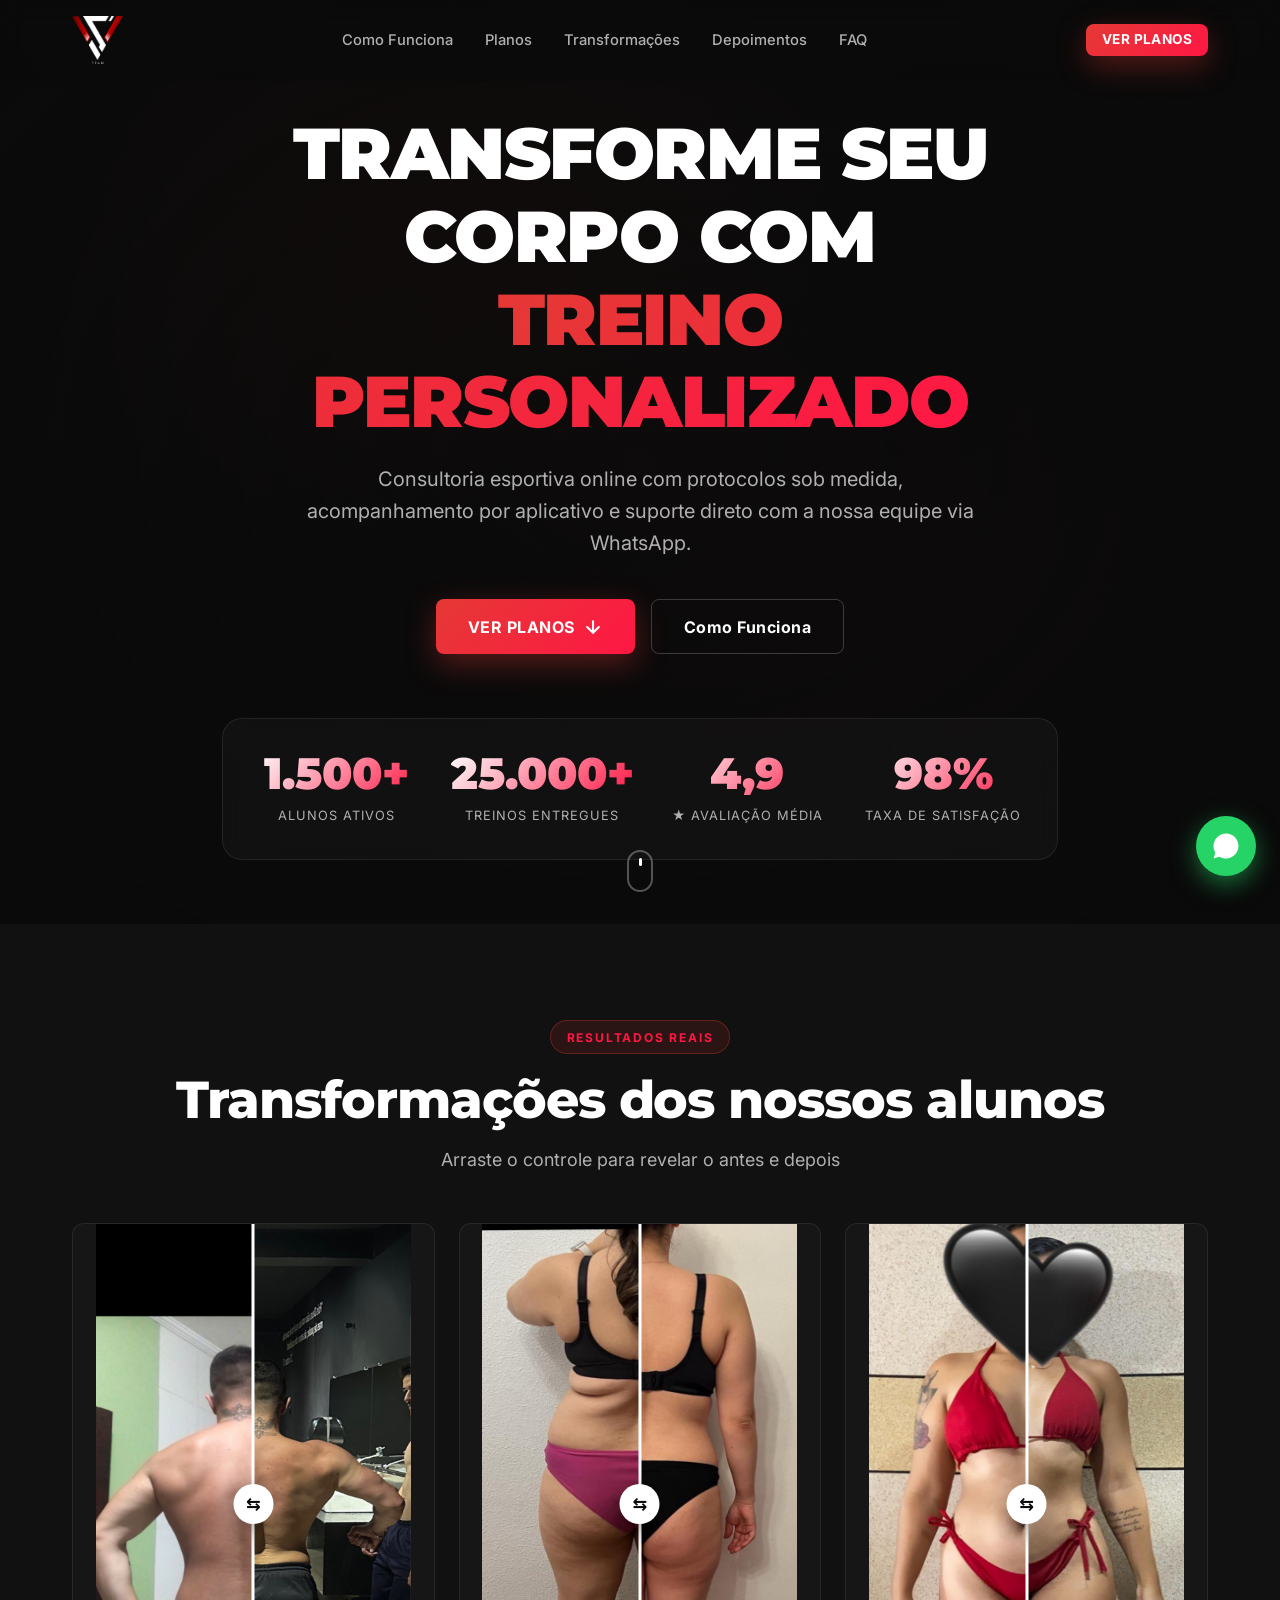
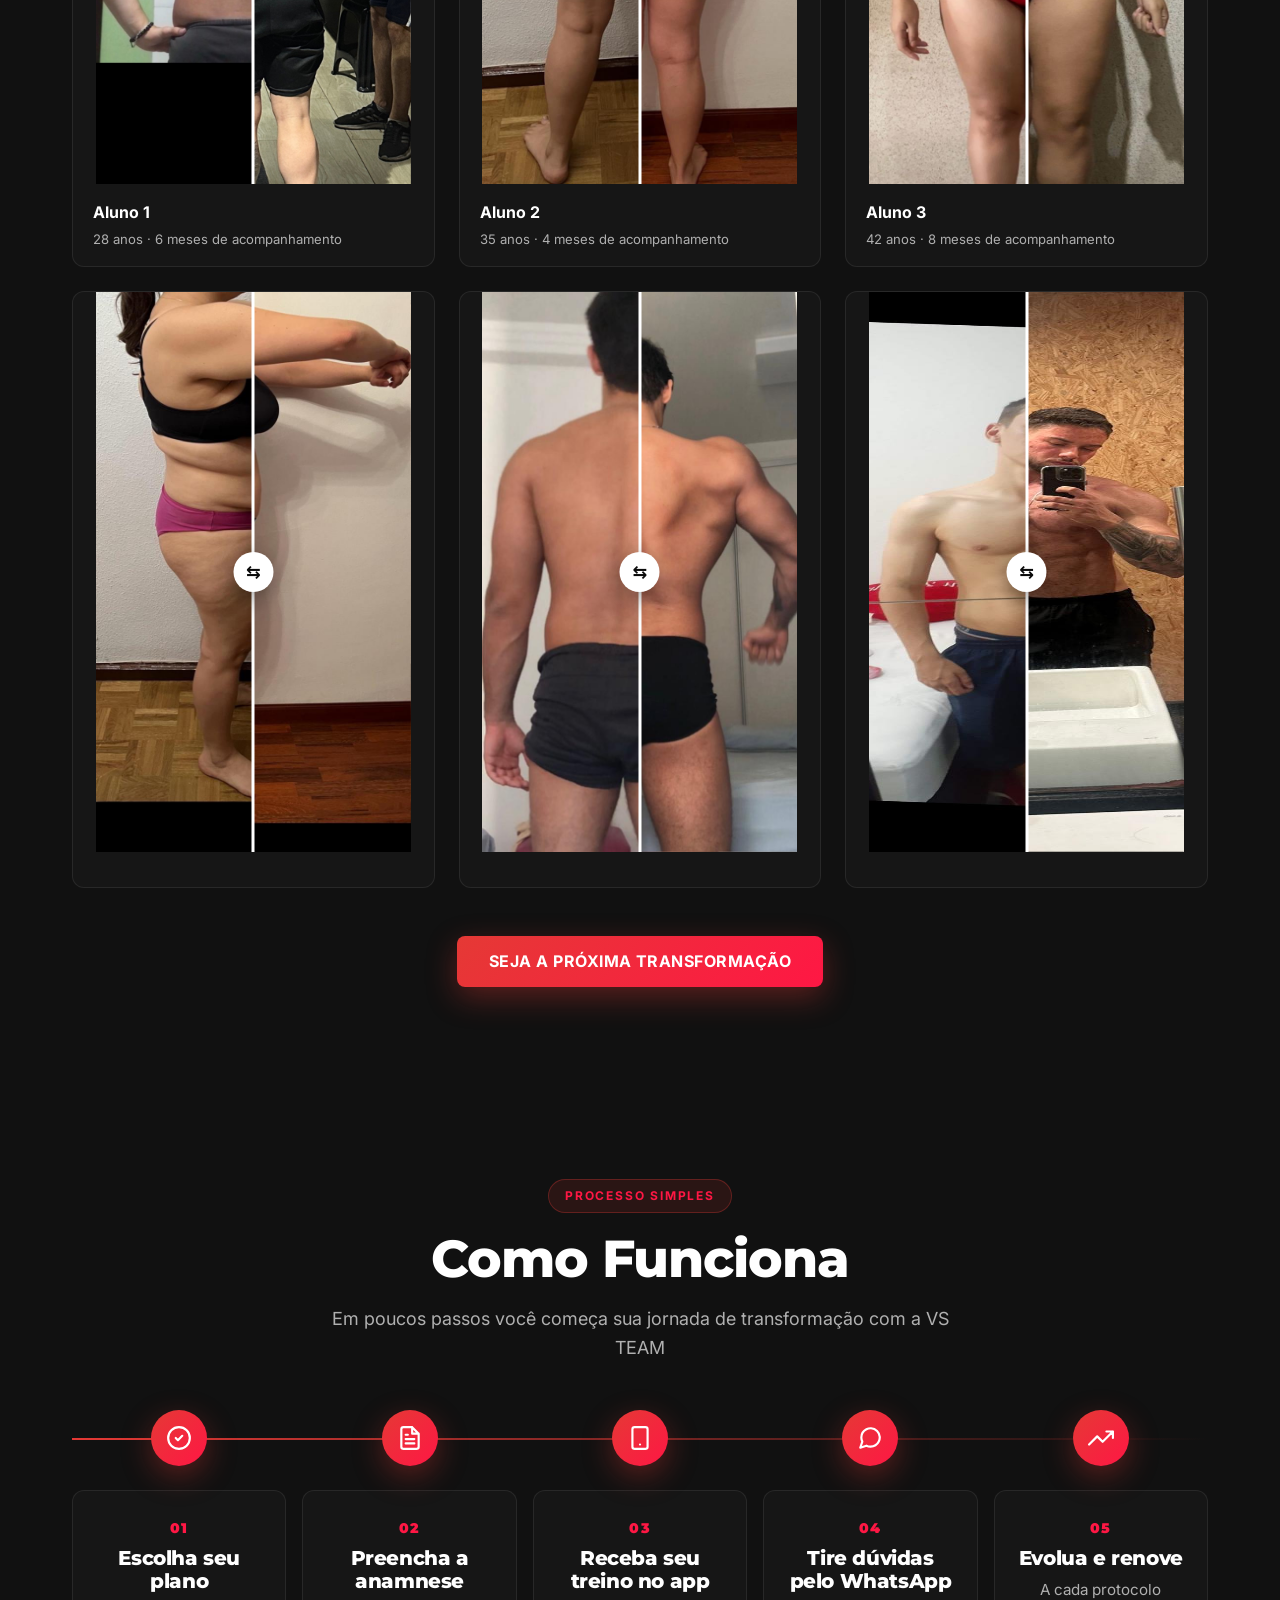
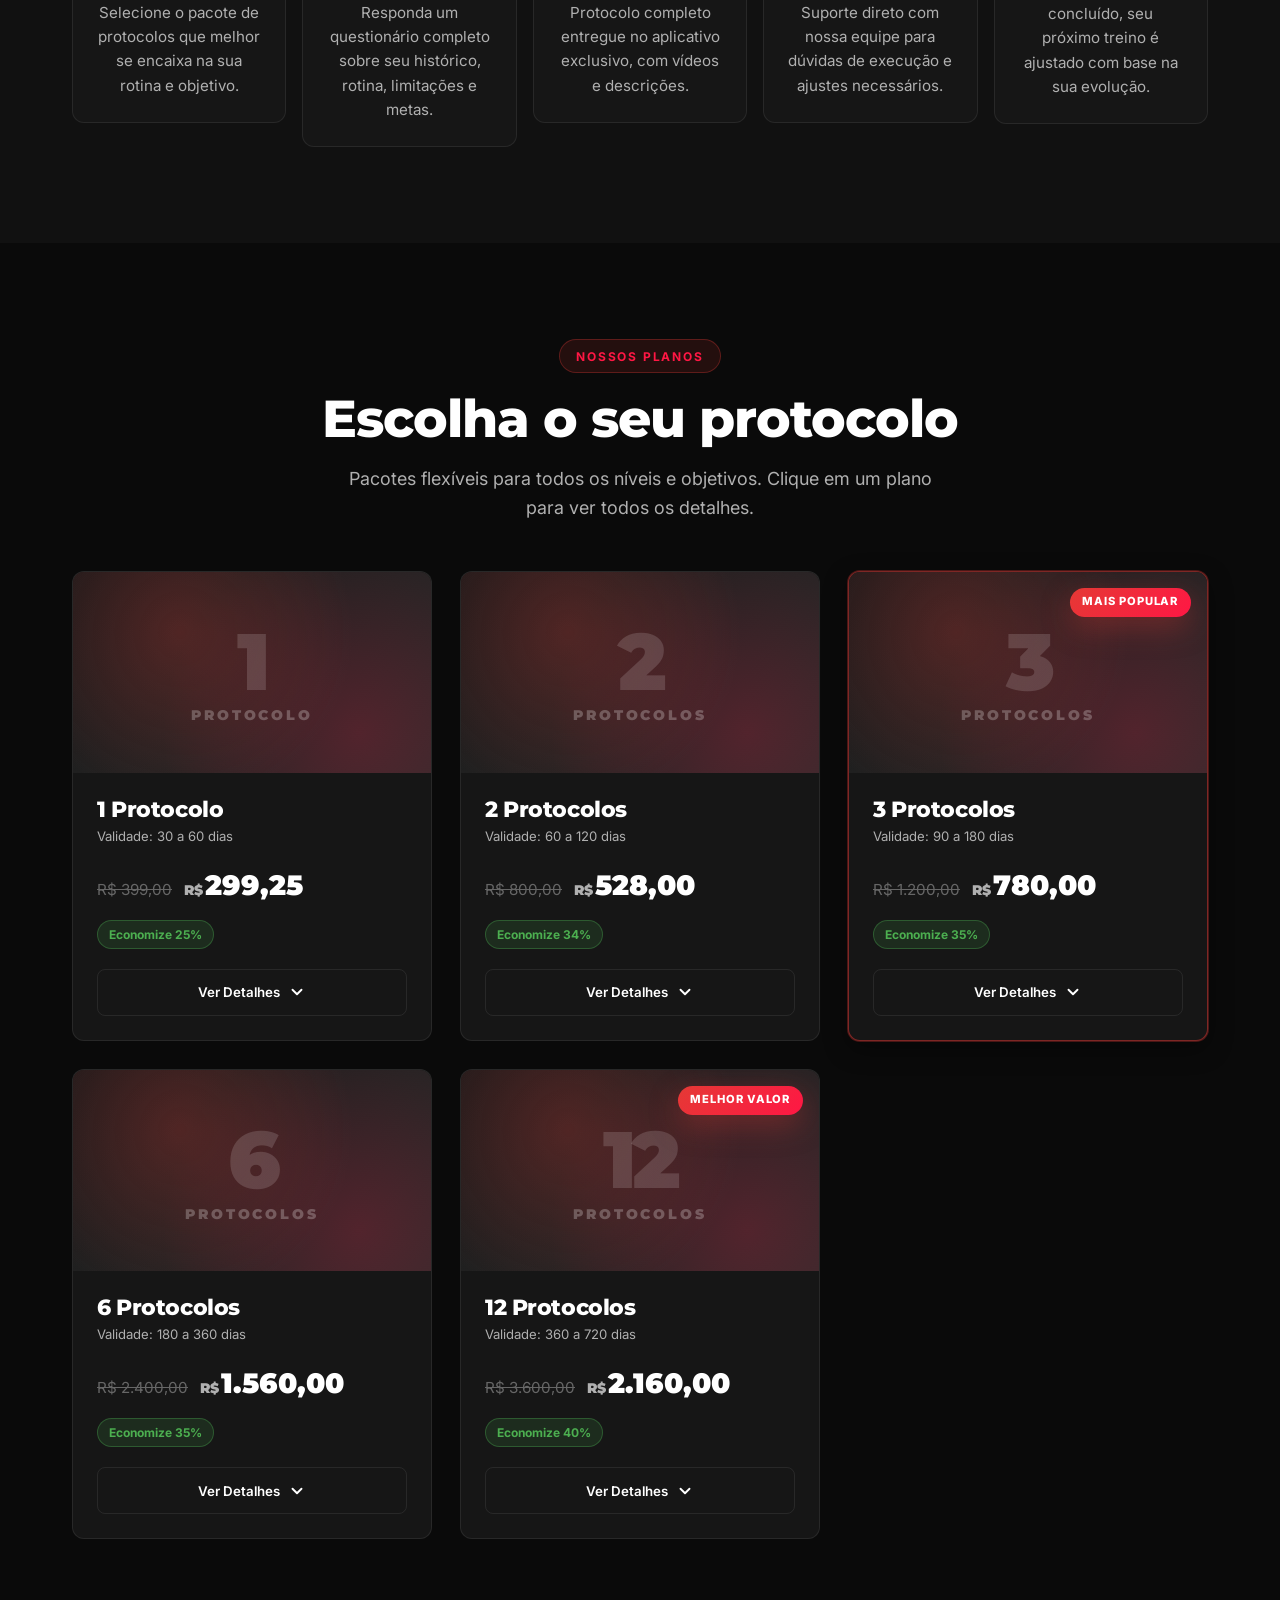
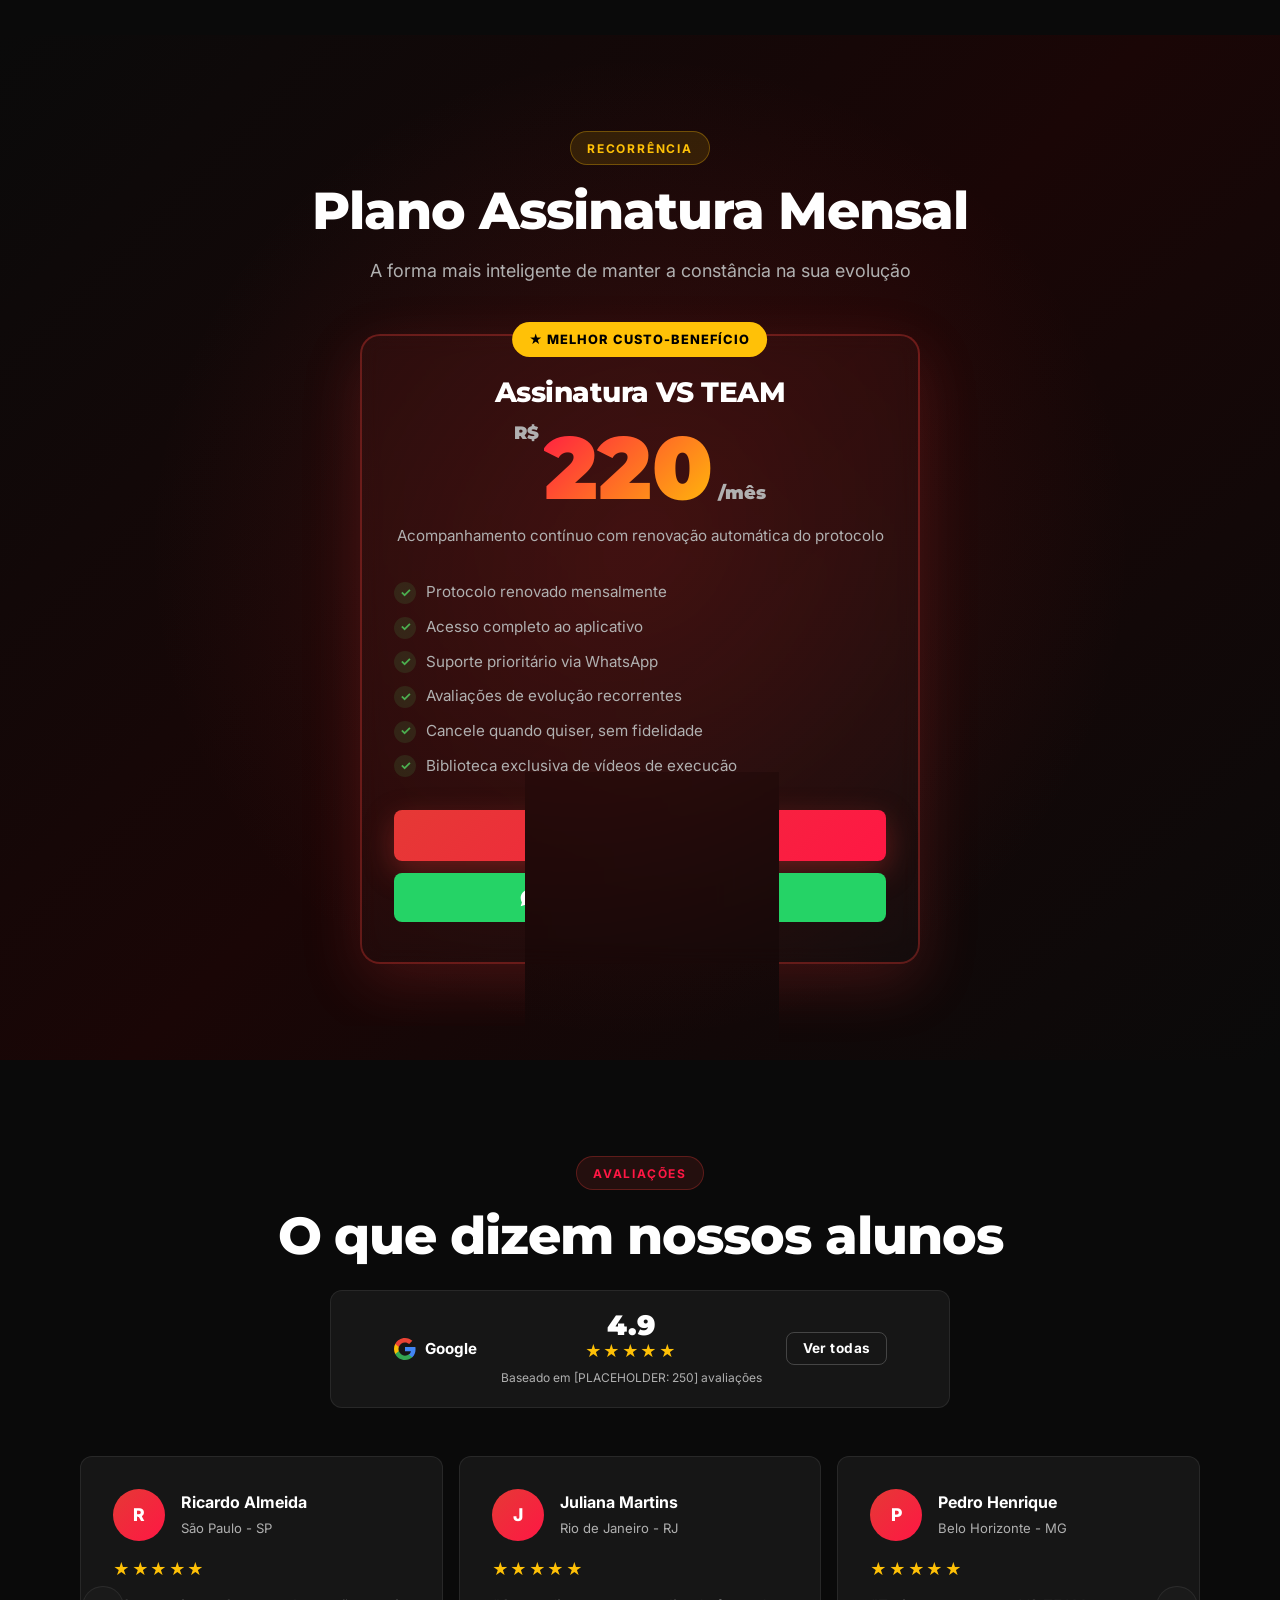
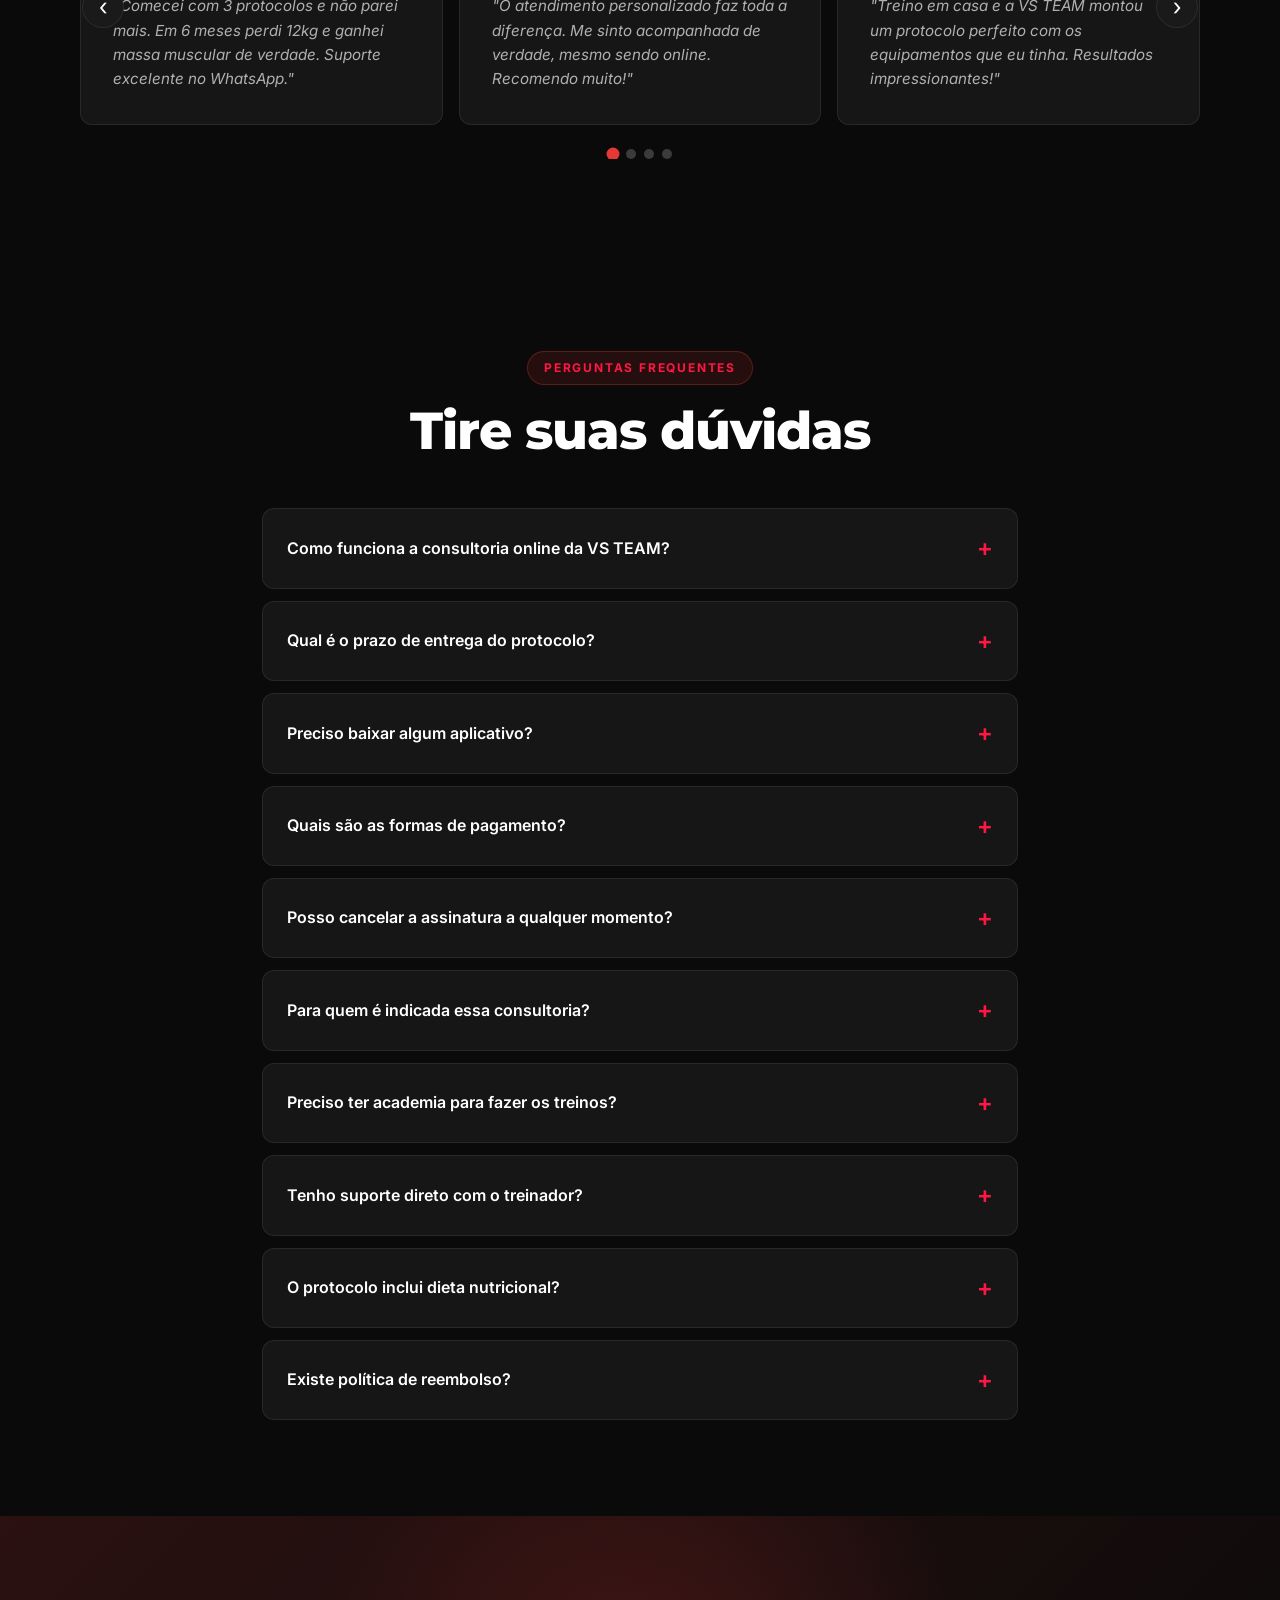
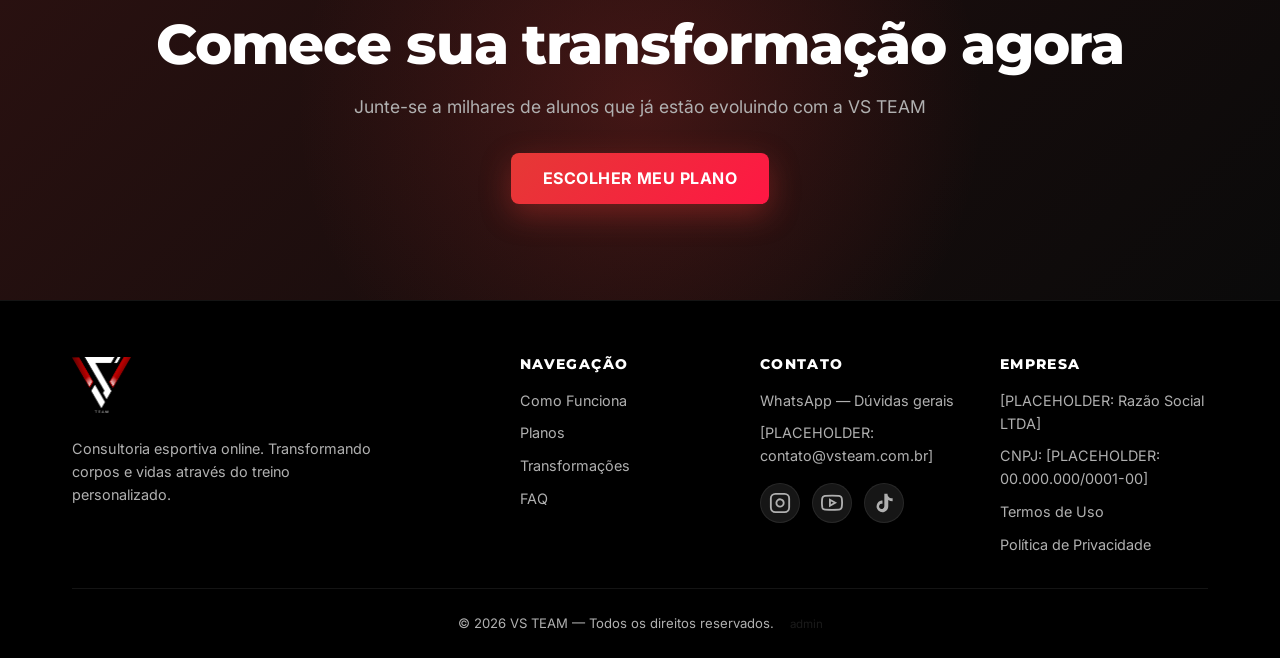
==== index.html @ f42f1606 "Site VS TEAM com painel admin" ====
<!DOCTYPE html>
<html lang="pt-BR">
<head>
  <meta charset="UTF-8" />
  <meta name="viewport" content="width=device-width, initial-scale=1.0" />
  <meta name="theme-color" content="#0a0a0a" />

  <!-- SEO -->
  <title>VS TEAM — Consultoria Esportiva Online | Treino Personalizado</title>
  <meta name="description" content="Consultoria esportiva online da VS TEAM. Treinos personalizados, acompanhamento por app e suporte via WhatsApp. Transforme seu corpo com protocolos sob medida." />
  <meta name="keywords" content="consultoria esportiva, treino online, personal trainer online, treino personalizado, VS TEAM" />
  <meta name="author" content="VS TEAM" />

  <!-- Open Graph -->
  <meta property="og:type" content="website" />
  <meta property="og:title" content="VS TEAM — Consultoria Esportiva Online" />
  <meta property="og:description" content="Treinos personalizados online com acompanhamento profissional. Escolha seu plano e comece sua transformação." />
  <meta property="og:image" content="[PLACEHOLDER: URL_IMAGEM_OG]" />
  <meta property="og:url" content="[PLACEHOLDER: URL_SITE]" />
  <meta property="og:locale" content="pt_BR" />

  <!-- Twitter Card -->
  <meta name="twitter:card" content="summary_large_image" />
  <meta name="twitter:title" content="VS TEAM — Consultoria Esportiva Online" />
  <meta name="twitter:description" content="Treinos personalizados online com acompanhamento profissional." />

  <!-- Fontes com font-display: swap -->
  <link rel="preconnect" href="https://fonts.googleapis.com" />
  <link rel="preconnect" href="https://fonts.gstatic.com" crossorigin />
  <link href="https://fonts.googleapis.com/css2?family=Inter:wght@400;500;600;700&family=Montserrat:wght@700;800;900&display=swap" rel="stylesheet" />

  <!-- CSS crítico inline (above the fold) -->
  <style>
    :root{--bg:#0a0a0a;--red:#E53935;--red-2:#FF1744;--white:#fff;--gray:#B0B0B0}
    *{box-sizing:border-box;margin:0;padding:0}
    html{scroll-behavior:smooth}
    body{background:var(--bg);color:var(--white);font-family:'Inter',sans-serif;-webkit-font-smoothing:antialiased;overflow-x:hidden}
    .hero{position:relative;min-height:100vh;display:flex;align-items:center;justify-content:center;text-align:center;padding:6rem 1.25rem 4rem}
  </style>

  <link rel="stylesheet" href="styles.css" />

  <!-- Schema Markup: LocalBusiness -->
  <script type="application/ld+json">
  {
    "@context": "https://schema.org",
    "@type": "LocalBusiness",
    "name": "VS TEAM",
    "description": "Consultoria esportiva online com treinos personalizados",
    "image": "[PLACEHOLDER: URL_LOGO]",
    "telephone": "[PLACEHOLDER: +55 XX XXXXX-XXXX]",
    "priceRange": "R$ 220 - R$ 2160",
    "address": {
      "@type": "PostalAddress",
      "addressCountry": "BR"
    },
    "aggregateRating": {
      "@type": "AggregateRating",
      "ratingValue": "4.9",
      "reviewCount": "250"
    }
  }
  </script>

  <!-- Schema Markup: Product (pacote mais popular) -->
  <script type="application/ld+json">
  {
    "@context": "https://schema.org",
    "@type": "Product",
    "name": "Pacote 3 Protocolos - VS TEAM",
    "description": "3 protocolos de treino personalizado com acompanhamento online",
    "brand": {"@type":"Brand","name":"VS TEAM"},
    "offers": {
      "@type": "Offer",
      "price": "780.00",
      "priceCurrency": "BRL",
      "availability": "https://schema.org/InStock"
    }
  }
  </script>
</head>
<body>

  <!-- ============ HEADER ============ -->
  <header class="header" id="header">
    <div class="container header__inner">
      <a href="#hero" class="logo" aria-label="VS TEAM - Página inicial">
        <img src="logo.png" alt="VS TEAM" class="logo__img">
      </a>
      <nav class="nav" aria-label="Navegação principal">
        <ul>
          <li><a href="#como-funciona">Como Funciona</a></li>
          <li><a href="#servicos">Planos</a></li>
          <li><a href="#transformacoes">Transformações</a></li>
          <li><a href="#depoimentos">Depoimentos</a></li>
          <li><a href="#faq">FAQ</a></li>
        </ul>
      </nav>
      <button class="btn btn--primary btn--small nav__cta" onclick="scrollToSection('servicos')">VER PLANOS</button>
      <button class="nav__toggle" aria-label="Abrir menu" aria-expanded="false" id="navToggle">
        <span></span><span></span><span></span>
      </button>
    </div>
  </header>

  <!-- ============ 1. HERO ============ -->
  <section class="hero" id="hero" aria-label="Apresentação VS TEAM">
    <!-- Vídeo de fundo em loop (opcional) ou imagem hero -->
    <div class="hero__media" aria-hidden="true">
      <!-- [PLACEHOLDER: substituir src por vídeo real] -->
      <video class="hero__video" autoplay muted loop playsinline poster="[PLACEHOLDER: URL_POSTER]">
        <source src="[PLACEHOLDER: URL_VIDEO_HERO.mp4]" type="video/mp4" />
      </video>
      <div class="hero__overlay"></div>
    </div>

    <div class="hero__content container">
      <h1 class="hero__title" data-reveal>
        Transforme seu corpo com<br />
        <span class="text-gradient">treino personalizado</span>
      </h1>

      <p class="hero__subtitle" data-reveal>
        Consultoria esportiva online com protocolos sob medida, acompanhamento por aplicativo e suporte direto com a nossa equipe via WhatsApp.
      </p>

      <div class="hero__actions" data-reveal>
        <button class="btn btn--primary btn--pulse btn--large" onclick="scrollToSection('servicos')">
          VER PLANOS
          <svg width="20" height="20" viewBox="0 0 24 24" fill="none" aria-hidden="true"><path d="M12 5v14M19 12l-7 7-7-7" stroke="currentColor" stroke-width="2.5" stroke-linecap="round" stroke-linejoin="round"/></svg>
        </button>
        <button class="btn btn--ghost btn--large" onclick="scrollToSection('como-funciona')">Como Funciona</button>
      </div>

      <!-- Contadores animados -->
      <div class="hero__stats" data-reveal>
        <div class="stat">
          <span class="stat__num" data-count="1500" data-suffix="+">0</span>
          <span class="stat__label">Alunos Ativos</span>
        </div>
        <div class="stat">
          <span class="stat__num" data-count="25000" data-suffix="+">0</span>
          <span class="stat__label">Treinos Entregues</span>
        </div>
        <div class="stat">
          <span class="stat__num" data-count="4.9" data-decimals="1">0</span>
          <span class="stat__label">★ Avaliação Média</span>
        </div>
        <div class="stat">
          <span class="stat__num" data-count="98" data-suffix="%">0</span>
          <span class="stat__label">Taxa de Satisfação</span>
        </div>
      </div>
    </div>

    <a href="#como-funciona" class="hero__scroll" aria-label="Rolar para próxima seção">
      <span></span>
    </a>
  </section>

  <!-- ============ TRANSFORMAÇÕES ============ -->
  <section class="section transformations" id="transformacoes" aria-labelledby="trans-title">
    <div class="container">
      <header class="section__header" data-reveal>
        <span class="eyebrow">Resultados reais</span>
        <h2 id="trans-title" class="section__title">Transformações dos nossos alunos</h2>
        <p class="section__subtitle">Arraste o controle para revelar o antes e depois</p>
      </header>

      <div class="transformations__grid" id="transformationsGrid">
        <!-- Gerado via JS -->
      </div>

      <div class="text-center" data-reveal>
        <button class="btn btn--primary btn--large" onclick="scrollToSection('servicos')">
          SEJA A PRÓXIMA TRANSFORMAÇÃO
        </button>
      </div>
    </div>
  </section>

  <!-- ============ COMO FUNCIONA ============ -->
  <section class="section how" id="como-funciona" aria-labelledby="how-title">
    <div class="container">
      <header class="section__header" data-reveal>
        <span class="eyebrow">Processo simples</span>
        <h2 id="how-title" class="section__title">Como Funciona</h2>
        <p class="section__subtitle">Em poucos passos você começa sua jornada de transformação com a VS TEAM</p>
      </header>

      <ol class="timeline" role="list">
        <li class="timeline__item" data-reveal>
          <div class="timeline__icon" aria-hidden="true">
            <svg viewBox="0 0 24 24" fill="none"><path d="M9 12l2 2 4-4M12 2a10 10 0 100 20 10 10 0 000-20z" stroke="currentColor" stroke-width="2" stroke-linecap="round" stroke-linejoin="round"/></svg>
          </div>
          <div class="timeline__content">
            <span class="timeline__step">01</span>
            <h3>Escolha seu plano</h3>
            <p>Selecione o pacote de protocolos que melhor se encaixa na sua rotina e objetivo.</p>
          </div>
        </li>
        <li class="timeline__item" data-reveal>
          <div class="timeline__icon" aria-hidden="true">
            <svg viewBox="0 0 24 24" fill="none"><path d="M14 2H6a2 2 0 00-2 2v16a2 2 0 002 2h12a2 2 0 002-2V8l-6-6zM14 2v6h6M8 13h8M8 17h8M8 9h2" stroke="currentColor" stroke-width="2" stroke-linecap="round" stroke-linejoin="round"/></svg>
          </div>
          <div class="timeline__content">
            <span class="timeline__step">02</span>
            <h3>Preencha a anamnese</h3>
            <p>Responda um questionário completo sobre seu histórico, rotina, limitações e metas.</p>
          </div>
        </li>
        <li class="timeline__item" data-reveal>
          <div class="timeline__icon" aria-hidden="true">
            <svg viewBox="0 0 24 24" fill="none"><rect x="5" y="2" width="14" height="20" rx="2" stroke="currentColor" stroke-width="2"/><path d="M12 18h.01" stroke="currentColor" stroke-width="2" stroke-linecap="round"/></svg>
          </div>
          <div class="timeline__content">
            <span class="timeline__step">03</span>
            <h3>Receba seu treino no app</h3>
            <p>Protocolo completo entregue no aplicativo exclusivo, com vídeos e descrições.</p>
          </div>
        </li>
        <li class="timeline__item" data-reveal>
          <div class="timeline__icon" aria-hidden="true">
            <svg viewBox="0 0 24 24" fill="none"><path d="M21 11.5a8.38 8.38 0 01-.9 3.8 8.5 8.5 0 01-7.6 4.7 8.38 8.38 0 01-3.8-.9L3 21l1.9-5.7a8.38 8.38 0 01-.9-3.8 8.5 8.5 0 014.7-7.6 8.38 8.38 0 013.8-.9h.5a8.48 8.48 0 018 8v.5z" stroke="currentColor" stroke-width="2" stroke-linecap="round" stroke-linejoin="round"/></svg>
          </div>
          <div class="timeline__content">
            <span class="timeline__step">04</span>
            <h3>Tire dúvidas pelo WhatsApp</h3>
            <p>Suporte direto com nossa equipe para dúvidas de execução e ajustes necessários.</p>
          </div>
        </li>
        <li class="timeline__item" data-reveal>
          <div class="timeline__icon" aria-hidden="true">
            <svg viewBox="0 0 24 24" fill="none"><path d="M23 6l-9.5 9.5-5-5L1 18M17 6h6v6" stroke="currentColor" stroke-width="2" stroke-linecap="round" stroke-linejoin="round"/></svg>
          </div>
          <div class="timeline__content">
            <span class="timeline__step">05</span>
            <h3>Evolua e renove</h3>
            <p>A cada protocolo concluído, seu próximo treino é ajustado com base na sua evolução.</p>
          </div>
        </li>
      </ol>
    </div>
  </section>

  <!-- ============ 3. SERVIÇOS (CARDS EXPANSÍVEIS) ============ -->
  <section class="section services" id="servicos" aria-labelledby="services-title">
    <div class="container">
      <header class="section__header" data-reveal>
        <span class="eyebrow">Nossos planos</span>
        <h2 id="services-title" class="section__title">Escolha o seu protocolo</h2>
        <p class="section__subtitle">Pacotes flexíveis para todos os níveis e objetivos. Clique em um plano para ver todos os detalhes.</p>
      </header>

      <div class="services__grid" id="servicesGrid">
        <!-- Cards renderizados via JS a partir do array de dados -->
      </div>
    </div>
  </section>

  <!-- ============ 4. PLANO DESTAQUE - ASSINATURA ============ -->
  <section class="section subscription" id="assinatura" aria-labelledby="sub-title">
    <div class="container">
      <header class="section__header" data-reveal>
        <span class="eyebrow eyebrow--gold">Recorrência</span>
        <h2 id="sub-title" class="section__title">Plano Assinatura Mensal</h2>
        <p class="section__subtitle">A forma mais inteligente de manter a constância na sua evolução</p>
      </header>

      <div class="subscription__card" data-reveal>
        <div class="subscription__badge">★ Melhor custo-benefício</div>
        <div class="subscription__header">
          <h3>Assinatura VS TEAM</h3>
          <div class="subscription__price">
            <span class="currency">R$</span>
            <span class="amount">220</span>
            <span class="period">/mês</span>
          </div>
          <p class="subscription__desc">Acompanhamento contínuo com renovação automática do protocolo</p>
        </div>

        <ul class="benefits-list">
          <li><span class="check">✓</span> Protocolo renovado mensalmente</li>
          <li><span class="check">✓</span> Acesso completo ao aplicativo</li>
          <li><span class="check">✓</span> Suporte prioritário via WhatsApp</li>
          <li><span class="check">✓</span> Avaliações de evolução recorrentes</li>
          <li><span class="check">✓</span> Cancele quando quiser, sem fidelidade</li>
          <li><span class="check">✓</span> Biblioteca exclusiva de vídeos de execução</li>
        </ul>

        <div class="subscription__actions">
          <button class="btn btn--primary btn--large btn--full" onclick="handlePurchase('assinatura')">
            QUERO ASSINAR AGORA
          </button>
          <a class="btn btn--whatsapp btn--full" href="#" onclick="openWhatsApp('assinatura'); return false;">
            <svg width="20" height="20" viewBox="0 0 24 24" fill="currentColor" aria-hidden="true"><path d="M17.5 14.4c-.3-.1-1.7-.8-1.9-.9-.3-.1-.5-.1-.7.1s-.8.9-.9 1.1c-.2.2-.3.2-.6.1-.3-.1-1.2-.4-2.3-1.4-.8-.8-1.4-1.7-1.6-2-.2-.3 0-.5.1-.6.1-.1.3-.3.4-.5.1-.1.2-.3.3-.4.1-.2 0-.3 0-.5 0-.1-.7-1.7-.9-2.3-.2-.6-.5-.5-.7-.5h-.6c-.2 0-.5.1-.8.4-.3.3-1 1-1 2.5s1.1 2.9 1.2 3.1c.1.2 2.1 3.2 5.1 4.5 1.8.8 2.5.9 3.4.7.5-.1 1.7-.7 1.9-1.4.2-.7.2-1.3.2-1.4-.1-.2-.3-.2-.6-.3zM12 2C6.5 2 2 6.5 2 12c0 1.9.5 3.8 1.5 5.4L2 22l4.7-1.5c1.6.9 3.4 1.4 5.3 1.4 5.5 0 10-4.5 10-10S17.5 2 12 2z"/></svg>
            Tirar dúvidas no WhatsApp
          </a>
        </div>
      </div>
    </div>
  </section>

  <!-- ============ DEPOIMENTOS E AVALIAÇÕES ============ -->
  <section class="section testimonials" id="depoimentos" aria-labelledby="test-title">
    <div class="container">
      <header class="section__header" data-reveal>
        <span class="eyebrow">Avaliações</span>
        <h2 id="test-title" class="section__title">O que dizem nossos alunos</h2>

        <div class="google-rating" data-reveal>
          <div class="google-rating__logo" aria-hidden="true">
            <svg width="24" height="24" viewBox="0 0 24 24"><path fill="#4285F4" d="M22.56 12.25c0-.78-.07-1.53-.2-2.25H12v4.26h5.92c-.26 1.37-1.04 2.53-2.21 3.31v2.77h3.57c2.08-1.92 3.28-4.74 3.28-8.09z"/><path fill="#34A853" d="M12 23c2.97 0 5.46-.98 7.28-2.66l-3.57-2.77c-.98.66-2.23 1.06-3.71 1.06-2.86 0-5.29-1.93-6.16-4.53H2.18v2.84C3.99 20.53 7.7 23 12 23z"/><path fill="#FBBC05" d="M5.84 14.09c-.22-.66-.35-1.36-.35-2.09s.13-1.43.35-2.09V7.07H2.18C1.43 8.55 1 10.22 1 12s.43 3.45 1.18 4.93l2.85-2.22.81-.62z"/><path fill="#EA4335" d="M12 5.38c1.62 0 3.06.56 4.21 1.64l3.15-3.15C17.45 2.09 14.97 1 12 1 7.7 1 3.99 3.47 2.18 7.07l3.66 2.84c.87-2.6 3.3-4.53 6.16-4.53z"/></svg>
            <strong>Google</strong>
          </div>
          <div class="google-rating__score">
            <span class="score">4.9</span>
            <div class="stars" aria-label="4.9 de 5 estrelas">★★★★★</div>
            <span class="reviews-count">Baseado em [PLACEHOLDER: 250] avaliações</span>
          </div>
          <a href="[PLACEHOLDER: LINK_GOOGLE_REVIEWS]" class="btn btn--ghost btn--small" target="_blank" rel="noopener">Ver todas</a>
        </div>
      </header>

      <div class="testimonials__carousel" data-reveal>
        <button class="carousel__btn carousel__btn--prev" aria-label="Depoimento anterior" id="testPrev">‹</button>
        <div class="testimonials__track" id="testimonialsTrack">
          <!-- Gerado via JS -->
        </div>
        <button class="carousel__btn carousel__btn--next" aria-label="Próximo depoimento" id="testNext">›</button>
        <div class="carousel__dots" id="testDots" role="tablist"></div>
      </div>
    </div>
  </section>

  <!-- ============ 7. FAQ GERAL ============ -->
  <section class="section faq" id="faq" aria-labelledby="faq-title">
    <div class="container container--narrow">
      <header class="section__header" data-reveal>
        <span class="eyebrow">Perguntas Frequentes</span>
        <h2 id="faq-title" class="section__title">Tire suas dúvidas</h2>
      </header>

      <div class="accordion" id="faqAccordion">
        <details class="accordion__item" data-reveal>
          <summary>Como funciona a consultoria online da VS TEAM?</summary>
          <div class="accordion__content">
            <p>Após a contratação, você preenche uma anamnese detalhada. Nossa equipe analisa suas informações e monta um protocolo personalizado, entregue no aplicativo em até 5 dias úteis.</p>
          </div>
        </details>
        <details class="accordion__item" data-reveal>
          <summary>Qual é o prazo de entrega do protocolo?</summary>
          <div class="accordion__content"><p>O protocolo é entregue em até 5 dias úteis após o preenchimento da anamnese e confirmação do pagamento.</p></div>
        </details>
        <details class="accordion__item" data-reveal>
          <summary>Preciso baixar algum aplicativo?</summary>
          <div class="accordion__content"><p>Sim, utilizamos um app exclusivo disponível para iOS e Android. Os acessos são enviados logo após a compra.</p></div>
        </details>
        <details class="accordion__item" data-reveal>
          <summary>Quais são as formas de pagamento?</summary>
          <div class="accordion__content"><p>Aceitamos cartão de crédito (parcelado em até 12x), Pix e boleto. Para assinaturas, apenas cartão ou Pix recorrente.</p></div>
        </details>
        <details class="accordion__item" data-reveal>
          <summary>Posso cancelar a assinatura a qualquer momento?</summary>
          <div class="accordion__content"><p>Sim. A assinatura não tem fidelidade e você pode cancelar a qualquer momento direto no app ou via WhatsApp.</p></div>
        </details>
        <details class="accordion__item" data-reveal>
          <summary>Para quem é indicada essa consultoria?</summary>
          <div class="accordion__content"><p>Para qualquer pessoa acima de 16 anos que busca evoluir com treino guiado, seja iniciante, intermediário ou avançado.</p></div>
        </details>
        <details class="accordion__item" data-reveal>
          <summary>Preciso ter academia para fazer os treinos?</summary>
          <div class="accordion__content"><p>Não necessariamente. No momento da anamnese você informa seus equipamentos disponíveis e o protocolo é adaptado (academia, casa, parque, etc.).</p></div>
        </details>
        <details class="accordion__item" data-reveal>
          <summary>Tenho suporte direto com o treinador?</summary>
          <div class="accordion__content"><p>Sim. Oferecemos suporte via WhatsApp em horário comercial para dúvidas de execução, ajustes e evolução.</p></div>
        </details>
        <details class="accordion__item" data-reveal>
          <summary>O protocolo inclui dieta nutricional?</summary>
          <div class="accordion__content"><p>Não. A VS TEAM é focada em consultoria esportiva (treino). Para plano alimentar recomendamos um nutricionista esportivo parceiro.</p></div>
        </details>
        <details class="accordion__item" data-reveal>
          <summary>Existe política de reembolso?</summary>
          <div class="accordion__content"><p>Sim. Você tem 7 dias corridos após a compra para solicitar reembolso integral, conforme Código de Defesa do Consumidor.</p></div>
        </details>
      </div>
    </div>
  </section>

  <!-- ============ 8. FOOTER COM CTA FINAL ============ -->
  <section class="final-cta" aria-labelledby="final-title">
    <div class="container text-center">
      <h2 id="final-title" class="final-cta__title" data-reveal>Comece sua transformação agora</h2>
      <p class="final-cta__subtitle" data-reveal>Junte-se a milhares de alunos que já estão evoluindo com a VS TEAM</p>
      <button class="btn btn--primary btn--pulse btn--large" onclick="scrollToSection('servicos')" data-reveal>ESCOLHER MEU PLANO</button>
    </div>
  </section>

  <footer class="footer" role="contentinfo">
    <div class="container">
      <div class="footer__grid">
        <div class="footer__brand">
          <a href="#hero" class="logo"><img src="logo.png" alt="VS TEAM" class="logo__img"></a>
          <p>Consultoria esportiva online. Transformando corpos e vidas através do treino personalizado.</p>
        </div>
        <div class="footer__col">
          <h4>Navegação</h4>
          <ul>
            <li><a href="#como-funciona">Como Funciona</a></li>
            <li><a href="#servicos">Planos</a></li>
            <li><a href="#transformacoes">Transformações</a></li>
            <li><a href="#faq">FAQ</a></li>
          </ul>
        </div>
        <div class="footer__col">
          <h4>Contato</h4>
          <ul>
            <li><a href="#" onclick="openWhatsApp('geral'); return false;">WhatsApp — Dúvidas gerais</a></li>
            <li><a href="mailto:[PLACEHOLDER: contato@vsteam.com.br]">[PLACEHOLDER: contato@vsteam.com.br]</a></li>
          </ul>
          <div class="footer__social">
            <a href="[PLACEHOLDER: INSTAGRAM]" aria-label="Instagram" target="_blank" rel="noopener">
              <svg width="22" height="22" viewBox="0 0 24 24" fill="none" stroke="currentColor" stroke-width="2"><rect x="2" y="2" width="20" height="20" rx="5"/><path d="M16 11.37A4 4 0 1112.63 8 4 4 0 0116 11.37z"/><line x1="17.5" y1="6.5" x2="17.51" y2="6.5"/></svg>
            </a>
            <a href="[PLACEHOLDER: YOUTUBE]" aria-label="YouTube" target="_blank" rel="noopener">
              <svg width="22" height="22" viewBox="0 0 24 24" fill="none" stroke="currentColor" stroke-width="2"><path d="M22.54 6.42a2.78 2.78 0 00-1.94-2C18.88 4 12 4 12 4s-6.88 0-8.6.46a2.78 2.78 0 00-1.94 2A29 29 0 001 11.75a29 29 0 00.46 5.33A2.78 2.78 0 003.4 19c1.72.46 8.6.46 8.6.46s6.88 0 8.6-.46a2.78 2.78 0 001.94-2 29 29 0 00.46-5.25 29 29 0 00-.46-5.33z"/><polygon points="9.75 15.02 15.5 11.75 9.75 8.48 9.75 15.02"/></svg>
            </a>
            <a href="[PLACEHOLDER: TIKTOK]" aria-label="TikTok" target="_blank" rel="noopener">
              <svg width="22" height="22" viewBox="0 0 24 24" fill="currentColor"><path d="M19.59 6.69a4.83 4.83 0 01-3.77-4.25V2h-3.45v13.67a2.89 2.89 0 01-5.2 1.74 2.89 2.89 0 012.31-4.64 2.93 2.93 0 01.88.13V9.4a6.84 6.84 0 00-1-.05A6.33 6.33 0 005.8 20.1a6.34 6.34 0 0010.86-4.43v-7a8.16 8.16 0 004.77 1.52v-3.4a4.85 4.85 0 01-1.84-.1z"/></svg>
            </a>
          </div>
        </div>
        <div class="footer__col">
          <h4>Empresa</h4>
          <ul>
            <li>[PLACEHOLDER: Razão Social LTDA]</li>
            <li>CNPJ: [PLACEHOLDER: 00.000.000/0001-00]</li>
            <li><a href="[PLACEHOLDER: LINK_TERMOS]">Termos de Uso</a></li>
            <li><a href="[PLACEHOLDER: LINK_PRIVACIDADE]">Política de Privacidade</a></li>
          </ul>
        </div>
      </div>
      <div class="footer__bottom">
        <p>© <span id="year"></span> VS TEAM — Todos os direitos reservados. <a href="admin.html" class="footer__admin">admin</a></p>
      </div>
    </div>
  </footer>

  <!-- ============ STICKY MOBILE CTA ============ -->
  <div class="mobile-cta" id="mobileCta" aria-hidden="true">
    <button class="btn btn--primary" onclick="scrollToSection('servicos')">VER PLANOS</button>
    <button class="btn btn--ghost" style="background:rgba(255,255,255,0.06);border:1px solid var(--border);color:#fff" onclick="openWhatsApp('duvidas-planos')" aria-label="Falar no WhatsApp">
      <svg width="20" height="20" viewBox="0 0 24 24" fill="currentColor" aria-hidden="true"><path d="M17.5 14.4c-.3-.1-1.7-.8-1.9-.9-.3-.1-.5-.1-.7.1s-.8.9-.9 1.1c-.2.2-.3.2-.6.1-.3-.1-1.2-.4-2.3-1.4-.8-.8-1.4-1.7-1.6-2-.2-.3 0-.5.1-.6.1-.1.3-.3.4-.5.1-.1.2-.3.3-.4.1-.2 0-.3 0-.5 0-.1-.7-1.7-.9-2.3-.2-.6-.5-.5-.7-.5h-.6c-.2 0-.5.1-.8.4-.3.3-1 1-1 2.5s1.1 2.9 1.2 3.1c.1.2 2.1 3.2 5.1 4.5 1.8.8 2.5.9 3.4.7.5-.1 1.7-.7 1.9-1.4.2-.7.2-1.3.2-1.4-.1-.2-.3-.2-.6-.3zM12 2C6.5 2 2 6.5 2 12c0 1.9.5 3.8 1.5 5.4L2 22l4.7-1.5c1.6.9 3.4 1.4 5.3 1.4 5.5 0 10-4.5 10-10S17.5 2 12 2z"/></svg>
    </button>
  </div>

  <!-- ============ FLOATING WHATSAPP ============ -->
  <div class="wa-float" id="waFloat">
    <div class="wa-float__tooltip" id="waTooltip">Tire suas dúvidas</div>
    <button class="wa-float__btn" id="waBtn" aria-label="Abrir chat do WhatsApp" aria-expanded="false">
      <svg width="30" height="30" viewBox="0 0 24 24" fill="currentColor" aria-hidden="true"><path d="M17.5 14.4c-.3-.1-1.7-.8-1.9-.9-.3-.1-.5-.1-.7.1s-.8.9-.9 1.1c-.2.2-.3.2-.6.1-.3-.1-1.2-.4-2.3-1.4-.8-.8-1.4-1.7-1.6-2-.2-.3 0-.5.1-.6.1-.1.3-.3.4-.5.1-.1.2-.3.3-.4.1-.2 0-.3 0-.5 0-.1-.7-1.7-.9-2.3-.2-.6-.5-.5-.7-.5h-.6c-.2 0-.5.1-.8.4-.3.3-1 1-1 2.5s1.1 2.9 1.2 3.1c.1.2 2.1 3.2 5.1 4.5 1.8.8 2.5.9 3.4.7.5-.1 1.7-.7 1.9-1.4.2-.7.2-1.3.2-1.4-.1-.2-.3-.2-.6-.3zM12 2C6.5 2 2 6.5 2 12c0 1.9.5 3.8 1.5 5.4L2 22l4.7-1.5c1.6.9 3.4 1.4 5.3 1.4 5.5 0 10-4.5 10-10S17.5 2 12 2z"/></svg>
    </button>
    <div class="wa-widget" id="waWidget" role="dialog" aria-label="Opções WhatsApp">
      <div class="wa-widget__header">
        <strong>VS TEAM</strong>
        <span>Normalmente responde em alguns minutos</span>
        <button class="wa-widget__close" id="waClose" aria-label="Fechar">×</button>
      </div>
      <div class="wa-widget__body">
        <p>Escolha o motivo do seu contato:</p>
        <button class="wa-option" onclick="openWhatsApp('duvidas-planos')">
          <span class="wa-option__icon">💪</span>
          <span>
            <strong>Dúvidas sobre planos</strong>
            <small>Quero saber mais antes de comprar</small>
          </span>
        </button>
        <button class="wa-option" onclick="openWhatsApp('aluno')">
          <span class="wa-option__icon">🎯</span>
          <span>
            <strong>Já sou aluno</strong>
            <small>Dúvidas sobre meu protocolo</small>
          </span>
        </button>
        <button class="wa-option" onclick="openWhatsApp('suporte')">
          <span class="wa-option__icon">🛠️</span>
          <span>
            <strong>Suporte técnico</strong>
            <small>Problemas com o app ou acesso</small>
          </span>
        </button>
      </div>
    </div>
  </div>

  <script src="site-data.js" defer onerror="console.warn('site-data.js não encontrado')"></script>
  <script src="script.js" defer></script>
</body>
</html>
---- styles.css ----
/* ================================================
   VS TEAM — Landing Page
   Stylesheet principal com variáveis CSS
   Mobile-first | Breakpoints: 375 / 768 / 1024 / 1440
   ================================================ */

/* ---------- VARIÁVEIS ---------- */
:root {
  /* Cores */
  --bg: #0a0a0a;
  --bg-2: #111111;
  --bg-3: #1a1a1a;
  --bg-card: #161616;
  --border: rgba(255, 255, 255, 0.08);
  --border-hover: rgba(229, 57, 53, 0.4);

  --red: #E53935;
  --red-2: #FF1744;
  --red-dark: #B71C1C;
  --white: #FFFFFF;
  --gray: #B0B0B0;
  --gray-dark: #666;
  --green: #4CAF50;
  --yellow: #FFC107;
  --whatsapp: #25D366;

  /* Tipografia */
  --font-display: 'Montserrat', system-ui, sans-serif;
  --font-body: 'Inter', system-ui, sans-serif;

  /* Espaçamento */
  --section-py: clamp(3.5rem, 8vw, 6rem);
  --container: 1200px;

  /* Radius */
  --radius-sm: 8px;
  --radius-md: 12px;
  --radius-lg: 20px;
  --radius-full: 999px;

  /* Sombras */
  --shadow-sm: 0 2px 8px rgba(0, 0, 0, 0.2);
  --shadow-md: 0 8px 24px rgba(0, 0, 0, 0.4);
  --shadow-lg: 0 20px 50px rgba(0, 0, 0, 0.6);
  --shadow-red: 0 10px 30px rgba(229, 57, 53, 0.35);

  /* Transições */
  --ease: cubic-bezier(0.4, 0, 0.2, 1);
  --t-fast: 0.2s;
  --t-base: 0.3s;
  --t-slow: 0.5s;
}

/* ---------- RESET ---------- */
*, *::before, *::after { box-sizing: border-box; }
html { scroll-behavior: smooth; -webkit-text-size-adjust: 100%; }
body {
  margin: 0;
  background: var(--bg);
  color: var(--white);
  font-family: var(--font-body);
  font-size: 16px;
  line-height: 1.6;
  -webkit-font-smoothing: antialiased;
  overflow-x: hidden;
}
img, video { max-width: 100%; height: auto; display: block; }
button { font-family: inherit; cursor: pointer; border: none; background: none; color: inherit; }
a { color: inherit; text-decoration: none; transition: color var(--t-fast) var(--ease); }
ul, ol { list-style: none; margin: 0; padding: 0; }
h1, h2, h3, h4, h5, h6 { font-family: var(--font-display); font-weight: 800; line-height: 1.15; letter-spacing: -0.02em; }

/* Acessibilidade: foco visível */
:focus-visible {
  outline: 2px solid var(--red);
  outline-offset: 3px;
  border-radius: 4px;
}

/* ---------- UTILITÁRIOS ---------- */
.container {
  width: 100%;
  max-width: var(--container);
  margin: 0 auto;
  padding: 0 1.25rem;
}
.container--narrow { max-width: 820px; }
.text-center { text-align: center; }
.text-gradient {
  background: linear-gradient(135deg, var(--red), var(--red-2));
  -webkit-background-clip: text;
  background-clip: text;
  color: transparent;
}
.section { padding: var(--section-py) 0; }
.section__header { text-align: center; margin-bottom: 3rem; }
.eyebrow {
  display: inline-block;
  padding: 0.4rem 1rem;
  background: rgba(229, 57, 53, 0.12);
  color: var(--red-2);
  border: 1px solid rgba(229, 57, 53, 0.3);
  border-radius: var(--radius-full);
  font-size: 0.75rem;
  font-weight: 700;
  letter-spacing: 0.15em;
  text-transform: uppercase;
  margin-bottom: 1rem;
}
.eyebrow--gold {
  background: rgba(255, 193, 7, 0.12);
  color: var(--yellow);
  border-color: rgba(255, 193, 7, 0.3);
}
.section__title {
  font-size: clamp(2rem, 5vw, 3.25rem);
  margin-bottom: 1rem;
}
.section__subtitle {
  color: var(--gray);
  font-size: clamp(1rem, 2vw, 1.125rem);
  max-width: 620px;
  margin: 0 auto;
}

/* ---------- BOTÕES ---------- */
.btn {
  display: inline-flex;
  align-items: center;
  justify-content: center;
  gap: 0.5rem;
  padding: 0.9rem 1.6rem;
  font-weight: 700;
  font-size: 0.95rem;
  letter-spacing: 0.03em;
  border-radius: var(--radius-sm);
  transition: all var(--t-base) var(--ease);
  cursor: pointer;
  white-space: nowrap;
  line-height: 1;
}
.btn--primary {
  background: linear-gradient(135deg, var(--red), var(--red-2));
  color: var(--white);
  box-shadow: var(--shadow-red);
}
.btn--primary:hover {
  transform: translateY(-2px);
  box-shadow: 0 14px 40px rgba(229, 57, 53, 0.55);
}
.btn--ghost {
  background: transparent;
  color: var(--white);
  border: 1.5px solid rgba(255, 255, 255, 0.2);
}
.btn--ghost:hover {
  border-color: var(--white);
  background: rgba(255, 255, 255, 0.05);
}
.btn--whatsapp {
  background: var(--whatsapp);
  color: #fff;
}
.btn--whatsapp:hover { background: #20bd5a; transform: translateY(-2px); }
.btn--large { padding: 1.1rem 2rem; font-size: 1rem; }
.btn--small { padding: 0.55rem 1rem; font-size: 0.85rem; }
.btn--full { width: 100%; }

/* Botão pulsante */
.btn--pulse {
  position: relative;
  animation: pulse-shadow 2.5s infinite;
}
@keyframes pulse-shadow {
  0%, 100% { box-shadow: 0 10px 30px rgba(229,57,53,0.35), 0 0 0 0 rgba(229,57,53,0.5); }
  50%      { box-shadow: 0 10px 30px rgba(229,57,53,0.55), 0 0 0 12px rgba(229,57,53,0); }
}

/* ---------- HEADER ---------- */
.header {
  position: fixed;
  top: 0; left: 0; right: 0;
  z-index: 100;
  padding: 1rem 0;
  background: rgba(10, 10, 10, 0.7);
  backdrop-filter: blur(12px);
  -webkit-backdrop-filter: blur(12px);
  border-bottom: 1px solid transparent;
  transition: all var(--t-base) var(--ease);
}
.header.scrolled {
  background: rgba(10, 10, 10, 0.92);
  border-bottom-color: var(--border);
}
.header__inner {
  display: flex;
  align-items: center;
  justify-content: space-between;
  gap: 2rem;
}
.logo {
  font-family: var(--font-display);
  font-weight: 900;
  font-size: 1.4rem;
  letter-spacing: 0.05em;
  display: inline-flex;
  align-items: center;
}
.logo__vs { color: var(--red-2); }
.logo__team { color: var(--white); }
.logo__img {
  height: 48px;
  width: auto;
  display: block;
}
.footer__brand .logo__img { height: 56px; }
.nav ul {
  display: flex;
  gap: 2rem;
}
.nav a {
  font-size: 0.92rem;
  font-weight: 500;
  color: var(--gray);
}
.nav a:hover { color: var(--white); }
.nav__cta { display: none; }
.nav__toggle {
  display: flex;
  flex-direction: column;
  gap: 5px;
  padding: 0.5rem;
}
.nav__toggle span {
  display: block;
  width: 24px;
  height: 2px;
  background: var(--white);
  transition: transform var(--t-base) var(--ease), opacity var(--t-base) var(--ease);
}
.nav__toggle[aria-expanded="true"] span:nth-child(1) { transform: translateY(7px) rotate(45deg); }
.nav__toggle[aria-expanded="true"] span:nth-child(2) { opacity: 0; }
.nav__toggle[aria-expanded="true"] span:nth-child(3) { transform: translateY(-7px) rotate(-45deg); }

/* ---------- HERO ---------- */
.hero {
  position: relative;
  min-height: 100vh;
  display: flex;
  align-items: center;
  padding: 7rem 1.25rem 4rem;
  overflow: hidden;
}
.hero__media {
  position: absolute;
  inset: 0;
  z-index: 0;
}
.hero__video {
  position: absolute;
  inset: 0;
  width: 100%;
  height: 100%;
  object-fit: cover;
  filter: grayscale(0.3);
}
.hero__overlay {
  position: absolute;
  inset: 0;
  background:
    radial-gradient(ellipse at center, rgba(10,10,10,0.3) 0%, rgba(10,10,10,0.9) 70%, rgba(10,10,10,1) 100%),
    linear-gradient(180deg, rgba(10,10,10,0.4), rgba(10,10,10,0.95));
}
/* Fallback visual quando sem vídeo */
.hero__media::before {
  content: "";
  position: absolute;
  inset: 0;
  background: radial-gradient(ellipse at 20% 0%, rgba(229,57,53,0.25), transparent 50%),
              radial-gradient(ellipse at 80% 100%, rgba(255,23,68,0.2), transparent 50%),
              #0a0a0a;
}
.hero__content {
  position: relative;
  z-index: 2;
  text-align: center;
  max-width: 900px;
  margin: 0 auto;
}
.hero__badge {
  display: inline-flex;
  align-items: center;
  gap: 0.6rem;
  padding: 0.55rem 1.1rem;
  background: rgba(255, 255, 255, 0.05);
  border: 1px solid var(--border);
  backdrop-filter: blur(10px);
  border-radius: var(--radius-full);
  font-size: 0.85rem;
  color: var(--gray);
  margin-bottom: 2rem;
}
.hero__badge strong { color: var(--white); }
.pulse-dot {
  width: 8px; height: 8px;
  border-radius: 50%;
  background: var(--green);
  position: relative;
}
.pulse-dot::before {
  content: "";
  position: absolute;
  inset: 0;
  border-radius: 50%;
  background: var(--green);
  animation: pulse-dot 2s infinite;
}
@keyframes pulse-dot {
  0%   { transform: scale(1); opacity: 1; }
  100% { transform: scale(3); opacity: 0; }
}
.hero__title {
  font-size: clamp(2.25rem, 7vw, 4.5rem);
  font-weight: 900;
  margin-bottom: 1.25rem;
  text-transform: uppercase;
}
.hero__subtitle {
  font-size: clamp(1rem, 2.2vw, 1.25rem);
  color: var(--gray);
  max-width: 680px;
  margin: 0 auto 2.5rem;
}
.hero__actions {
  display: flex;
  flex-wrap: wrap;
  gap: 1rem;
  justify-content: center;
  margin-bottom: 4rem;
}
.hero__stats {
  display: grid;
  grid-template-columns: repeat(2, 1fr);
  gap: 1.5rem 2rem;
  padding: 2rem;
  background: rgba(255, 255, 255, 0.03);
  border: 1px solid var(--border);
  border-radius: var(--radius-lg);
  backdrop-filter: blur(10px);
}
.stat { text-align: center; }
.stat__num {
  display: block;
  font-family: var(--font-display);
  font-weight: 900;
  font-size: clamp(1.75rem, 4.5vw, 2.75rem);
  background: linear-gradient(135deg, var(--white), var(--red-2));
  -webkit-background-clip: text;
  background-clip: text;
  color: transparent;
  line-height: 1;
  margin-bottom: 0.4rem;
}
.stat__label {
  font-size: 0.8rem;
  color: var(--gray);
  text-transform: uppercase;
  letter-spacing: 0.08em;
}
.hero__scroll {
  position: absolute;
  bottom: 2rem;
  left: 50%;
  transform: translateX(-50%);
  width: 26px;
  height: 42px;
  border: 2px solid rgba(255,255,255,0.3);
  border-radius: 14px;
  z-index: 2;
}
.hero__scroll span {
  display: block;
  width: 3px;
  height: 8px;
  background: var(--white);
  border-radius: 2px;
  margin: 6px auto;
  animation: scroll-hint 1.8s infinite;
}
@keyframes scroll-hint {
  0%   { opacity: 0; transform: translateY(0); }
  40%  { opacity: 1; }
  80%, 100% { opacity: 0; transform: translateY(14px); }
}

/* ---------- TIMELINE ---------- */
.how { background: var(--bg-2); }
.timeline {
  display: flex;
  flex-direction: column;
  gap: 2rem;
  position: relative;
}
.timeline::before {
  content: "";
  position: absolute;
  left: 27px;
  top: 0;
  bottom: 0;
  width: 2px;
  background: linear-gradient(180deg, var(--red), transparent);
}
.timeline__item {
  display: flex;
  gap: 1.5rem;
  align-items: flex-start;
  position: relative;
}
.timeline__icon {
  flex-shrink: 0;
  width: 56px;
  height: 56px;
  border-radius: 50%;
  background: linear-gradient(135deg, var(--red), var(--red-2));
  display: flex;
  align-items: center;
  justify-content: center;
  box-shadow: var(--shadow-red);
  z-index: 1;
}
.timeline__icon svg {
  width: 26px;
  height: 26px;
  color: var(--white);
}
.timeline__content {
  flex: 1;
  background: var(--bg-card);
  border: 1px solid var(--border);
  padding: 1.5rem;
  border-radius: var(--radius-md);
  transition: transform var(--t-base) var(--ease), border-color var(--t-base) var(--ease);
}
.timeline__item:hover .timeline__content {
  transform: translateX(4px);
  border-color: var(--border-hover);
}
.timeline__step {
  display: inline-block;
  font-family: var(--font-display);
  font-weight: 900;
  color: var(--red-2);
  font-size: 0.85rem;
  margin-bottom: 0.4rem;
  letter-spacing: 0.1em;
}
.timeline__content h3 { font-size: 1.25rem; margin-bottom: 0.5rem; }
.timeline__content p { color: var(--gray); font-size: 0.95rem; }

/* ---------- SERVIÇOS / CARDS ---------- */
.services__grid {
  display: grid;
  grid-template-columns: 1fr;
  gap: 1.5rem;
}
.service-card {
  background: var(--bg-card);
  border: 1px solid var(--border);
  border-radius: var(--radius-md);
  overflow: hidden;
  transition: transform var(--t-base) var(--ease), border-color var(--t-base) var(--ease), box-shadow var(--t-base) var(--ease);
  position: relative;
  display: flex;
  flex-direction: column;
}
.service-card:hover {
  transform: translateY(-4px) scale(1.01);
  border-color: var(--border-hover);
  box-shadow: var(--shadow-md);
}
.service-card.is-popular {
  border-color: rgba(229, 57, 53, 0.5);
  box-shadow: 0 0 0 1px rgba(229,57,53,0.3), var(--shadow-md);
}
.service-card__badge-top {
  position: absolute;
  top: 1rem;
  right: 1rem;
  z-index: 3;
  background: linear-gradient(135deg, var(--red), var(--red-2));
  color: var(--white);
  font-size: 0.7rem;
  font-weight: 800;
  padding: 0.35rem 0.8rem;
  border-radius: var(--radius-full);
  text-transform: uppercase;
  letter-spacing: 0.08em;
  box-shadow: var(--shadow-red);
}
.service-card__cover {
  position: relative;
  aspect-ratio: 16 / 9;
  background: linear-gradient(135deg, #1a1a1a, #2a2a2a),
              radial-gradient(circle at 30% 30%, rgba(229,57,53,0.3), transparent 60%);
  display: flex;
  align-items: center;
  justify-content: center;
  overflow: hidden;
}
.service-card__cover::before {
  content: "";
  position: absolute;
  inset: 0;
  background: radial-gradient(circle at 30% 30%, rgba(229,57,53,0.25), transparent 60%),
              radial-gradient(circle at 80% 80%, rgba(255,23,68,0.2), transparent 60%);
}
.service-card__protocol-count {
  position: relative;
  font-family: var(--font-display);
  font-weight: 900;
  font-size: clamp(3rem, 8vw, 5rem);
  color: rgba(255,255,255,0.15);
  letter-spacing: -0.05em;
  text-align: center;
  line-height: 1;
}
.service-card__protocol-count small {
  display: block;
  font-size: 0.9rem;
  letter-spacing: 0.2em;
  color: rgba(255,255,255,0.25);
  margin-top: 0.4rem;
}
.service-card__body {
  padding: 1.5rem;
  flex: 1;
  display: flex;
  flex-direction: column;
}
.service-card__name {
  font-size: 1.35rem;
  margin-bottom: 0.25rem;
}
.service-card__duration {
  font-size: 0.82rem;
  color: var(--gray);
  margin-bottom: 1rem;
}
.service-card__pricing {
  display: flex;
  align-items: baseline;
  gap: 0.75rem;
  flex-wrap: wrap;
  margin-bottom: 0.75rem;
}
.service-card__price-old {
  text-decoration: line-through;
  color: var(--gray-dark);
  font-size: 0.95rem;
}
.service-card__price-new {
  font-family: var(--font-display);
  font-weight: 900;
  font-size: 1.75rem;
  color: var(--white);
}
.service-card__price-new .currency { font-size: 0.9rem; color: var(--gray); margin-right: 0.15rem; }
.service-card__discount {
  display: inline-block;
  background: rgba(76, 175, 80, 0.15);
  color: var(--green);
  border: 1px solid rgba(76, 175, 80, 0.35);
  border-radius: var(--radius-full);
  padding: 0.25rem 0.7rem;
  font-size: 0.75rem;
  font-weight: 700;
  margin-bottom: 1.25rem;
  width: fit-content;
}
.service-card__toggle {
  display: flex;
  align-items: center;
  justify-content: center;
  gap: 0.5rem;
  width: 100%;
  padding: 0.85rem;
  background: transparent;
  border: 1.5px solid var(--border);
  border-radius: var(--radius-sm);
  color: var(--white);
  font-weight: 600;
  transition: all var(--t-base) var(--ease);
  margin-top: auto;
}
.service-card__toggle:hover {
  border-color: var(--red);
  background: rgba(229, 57, 53, 0.08);
}
.service-card__toggle svg {
  transition: transform var(--t-base) var(--ease);
}
.service-card.is-open .service-card__toggle svg {
  transform: rotate(180deg);
}

/* Detalhes expansíveis */
.service-card__details {
  max-height: 0;
  opacity: 0;
  overflow: hidden;
  transition: max-height 0.6s var(--ease), opacity 0.4s var(--ease);
}
.service-card.is-open .service-card__details {
  max-height: 3000px;
  opacity: 1;
}
.service-card__details-inner {
  padding: 0 1.5rem 1.5rem;
  border-top: 1px solid var(--border);
  margin-top: 0.5rem;
  padding-top: 1.5rem;
}
.details-block { margin-bottom: 2rem; }
.details-block h4 {
  font-size: 1rem;
  text-transform: uppercase;
  letter-spacing: 0.1em;
  color: var(--red-2);
  margin-bottom: 0.85rem;
}
.details-block p { color: var(--gray); font-size: 0.95rem; }

/* Carrossel antes/depois */
.beforeafter-carousel {
  display: flex;
  gap: 0.75rem;
  overflow-x: auto;
  scroll-snap-type: x mandatory;
  padding-bottom: 0.5rem;
  scrollbar-width: thin;
  scrollbar-color: var(--red) var(--bg-3);
}
.beforeafter-carousel::-webkit-scrollbar { height: 6px; }
.beforeafter-carousel::-webkit-scrollbar-thumb { background: var(--red); border-radius: 3px; }
.beforeafter-carousel::-webkit-scrollbar-track { background: var(--bg-3); }
.ba-slide {
  flex: 0 0 80%;
  aspect-ratio: 4 / 3;
  scroll-snap-align: start;
  border-radius: var(--radius-sm);
  overflow: hidden;
  position: relative;
  background: linear-gradient(135deg, #222, #444);
  display: flex;
  align-items: center;
  justify-content: center;
  color: rgba(255,255,255,0.4);
  font-size: 0.85rem;
  text-align: center;
  padding: 1rem;
}
.ba-slide::after {
  content: "ANTES / DEPOIS";
  position: absolute;
  bottom: 0.5rem;
  left: 0.5rem;
  right: 0.5rem;
  background: rgba(0,0,0,0.6);
  color: white;
  padding: 0.25rem 0.5rem;
  border-radius: 4px;
  font-size: 0.7rem;
  letter-spacing: 0.15em;
}

/* Reviews Google */
.reviews-grid {
  display: grid;
  gap: 1rem;
}
.review-card {
  background: var(--bg-2);
  border: 1px solid var(--border);
  padding: 1rem;
  border-radius: var(--radius-sm);
}
.review-card__head {
  display: flex;
  align-items: center;
  gap: 0.75rem;
  margin-bottom: 0.6rem;
}
.review-card__avatar {
  width: 40px;
  height: 40px;
  border-radius: 50%;
  background: linear-gradient(135deg, var(--red), var(--red-2));
  display: flex;
  align-items: center;
  justify-content: center;
  color: white;
  font-weight: 700;
  flex-shrink: 0;
}
.review-card__name { font-weight: 600; font-size: 0.9rem; }
.review-card__date { color: var(--gray); font-size: 0.75rem; }
.review-card__stars { color: var(--yellow); font-size: 0.9rem; margin-bottom: 0.5rem; letter-spacing: 0.1em; }
.review-card__text { color: var(--gray); font-size: 0.9rem; line-height: 1.5; }

/* Benefits */
.benefits-list {
  display: grid;
  gap: 0.65rem;
}
.benefits-list li {
  display: flex;
  align-items: flex-start;
  gap: 0.6rem;
  color: var(--gray);
  font-size: 0.95rem;
}
.benefits-list .check {
  flex-shrink: 0;
  display: inline-flex;
  align-items: center;
  justify-content: center;
  width: 22px;
  height: 22px;
  background: rgba(76, 175, 80, 0.15);
  color: var(--green);
  border-radius: 50%;
  font-size: 0.8rem;
  font-weight: 700;
  margin-top: 0.1rem;
}

/* FAQ específico dentro do card */
.card-faq details {
  border-bottom: 1px solid var(--border);
  padding: 0.85rem 0;
}
.card-faq details:last-child { border-bottom: none; }
.card-faq summary {
  cursor: pointer;
  font-weight: 600;
  font-size: 0.95rem;
  list-style: none;
  display: flex;
  justify-content: space-between;
  align-items: center;
}
.card-faq summary::after {
  content: "+";
  font-size: 1.3rem;
  color: var(--red-2);
  transition: transform var(--t-base) var(--ease);
}
.card-faq details[open] summary::after { transform: rotate(45deg); }
.card-faq details p { color: var(--gray); margin-top: 0.6rem; font-size: 0.9rem; }

/* CTAs do card */
.service-card__ctas {
  display: grid;
  gap: 0.75rem;
  margin-top: 1rem;
}

/* ---------- ASSINATURA ---------- */
.subscription {
  background: linear-gradient(135deg, #0a0a0a 0%, #1a0606 50%, #0a0a0a 100%);
  position: relative;
}
.subscription::before {
  content: "";
  position: absolute;
  inset: 0;
  background: radial-gradient(circle at 50% 50%, rgba(229,57,53,0.15), transparent 60%);
  pointer-events: none;
}
.subscription__card {
  position: relative;
  max-width: 560px;
  margin: 0 auto;
  background: linear-gradient(135deg, rgba(229,57,53,0.08), rgba(255,255,255,0.02));
  border: 2px solid rgba(229, 57, 53, 0.35);
  border-radius: var(--radius-lg);
  padding: 2.5rem 2rem;
  backdrop-filter: blur(10px);
  box-shadow: 0 20px 60px rgba(229, 57, 53, 0.2);
}
.subscription__badge {
  position: absolute;
  top: -14px;
  left: 50%;
  transform: translateX(-50%);
  background: var(--yellow);
  color: #000;
  font-weight: 800;
  font-size: 0.8rem;
  padding: 0.45rem 1.1rem;
  border-radius: var(--radius-full);
  text-transform: uppercase;
  letter-spacing: 0.08em;
  white-space: nowrap;
}
.subscription__header { text-align: center; margin-bottom: 2rem; }
.subscription__header h3 { font-size: 1.75rem; margin-bottom: 1rem; }
.subscription__price {
  font-family: var(--font-display);
  font-weight: 900;
  color: var(--white);
  margin-bottom: 0.75rem;
  line-height: 1;
}
.subscription__price .currency { font-size: 1.1rem; color: var(--gray); vertical-align: top; }
.subscription__price .amount { font-size: clamp(3.5rem, 10vw, 5.5rem); background: linear-gradient(135deg, var(--red-2), var(--yellow)); -webkit-background-clip: text; background-clip: text; color: transparent; }
.subscription__price .period { font-size: 1.1rem; color: var(--gray); }
.subscription__desc { color: var(--gray); font-size: 0.95rem; }
.subscription__actions {
  display: grid;
  gap: 0.75rem;
  margin-top: 2rem;
}

/* ---------- TRANSFORMAÇÕES ---------- */
.transformations { background: var(--bg-2); }
.transformations__grid {
  display: grid;
  grid-template-columns: 1fr;
  gap: 1.5rem;
  margin-bottom: 3rem;
}
.transformation-item {
  background: var(--bg-card);
  border: 1px solid var(--border);
  border-radius: var(--radius-md);
  overflow: hidden;
  transition: transform var(--t-base) var(--ease);
}
.transformation-item:hover { transform: translateY(-4px); }
.ba-slider {
  position: relative;
  aspect-ratio: 9/16;
  overflow: hidden;
  cursor: ew-resize;
  user-select: none;
  background: #222;
  max-height: 560px;
  margin: 0 auto;
}
.ba-slider__img {
  position: absolute;
  inset: 0;
  display: flex;
  align-items: center;
  justify-content: center;
  font-size: 0.95rem;
  font-weight: 700;
  letter-spacing: 0.2em;
  color: rgba(255,255,255,0.5);
}
.ba-slider__before { background: linear-gradient(135deg, #2a2a2a, #444); }
.ba-slider__after {
  background: linear-gradient(135deg, #1a3a1a, #2a5a2a);
  clip-path: inset(0 0 0 50%);
  transition: clip-path 0s;
}
.ba-slider__handle {
  position: absolute;
  top: 0;
  bottom: 0;
  left: 50%;
  width: 3px;
  background: var(--white);
  transform: translateX(-50%);
  pointer-events: none;
}
.ba-slider__handle::before {
  content: "⇆";
  position: absolute;
  top: 50%;
  left: 50%;
  transform: translate(-50%, -50%);
  width: 40px;
  height: 40px;
  background: var(--white);
  color: var(--bg);
  border-radius: 50%;
  display: flex;
  align-items: center;
  justify-content: center;
  font-weight: 700;
  font-size: 1.1rem;
  box-shadow: var(--shadow-md);
}
.transformation-item__info {
  padding: 1rem 1.25rem;
}
.transformation-item__name { font-size: 1rem; font-weight: 700; margin-bottom: 0.2rem; }
.transformation-item__meta { color: var(--gray); font-size: 0.82rem; }

/* ---------- DEPOIMENTOS ---------- */
.google-rating {
  display: flex;
  align-items: center;
  justify-content: center;
  gap: 1.5rem;
  flex-wrap: wrap;
  padding: 1.25rem 1.5rem;
  background: var(--bg-card);
  border: 1px solid var(--border);
  border-radius: var(--radius-md);
  margin-top: 1.5rem;
  max-width: 620px;
  margin-left: auto;
  margin-right: auto;
}
.google-rating__logo {
  display: flex;
  align-items: center;
  gap: 0.5rem;
  font-size: 0.95rem;
}
.google-rating__score { text-align: center; }
.google-rating__score .score {
  font-family: var(--font-display);
  font-weight: 900;
  font-size: 1.75rem;
  display: block;
  line-height: 1;
}
.google-rating__score .stars { color: var(--yellow); font-size: 1rem; letter-spacing: 0.1em; }
.google-rating__score .reviews-count { font-size: 0.75rem; color: var(--gray); display: block; margin-top: 0.2rem; }
.testimonials__carousel {
  position: relative;
  overflow: hidden;
}
.testimonials__track {
  display: flex;
  transition: transform var(--t-slow) var(--ease);
}
.testimonial-card {
  flex: 0 0 100%;
  padding: 2rem;
  background: var(--bg-card);
  border: 1px solid var(--border);
  border-radius: var(--radius-md);
  margin: 0 0.5rem;
  min-height: 240px;
}
.testimonial-card__head {
  display: flex;
  align-items: center;
  gap: 1rem;
  margin-bottom: 1rem;
}
.testimonial-card__avatar {
  width: 52px; height: 52px;
  border-radius: 50%;
  background: linear-gradient(135deg, var(--red), var(--red-2));
  display: flex;
  align-items: center;
  justify-content: center;
  color: white;
  font-weight: 800;
  font-size: 1.1rem;
  flex-shrink: 0;
}
.testimonial-card__name { font-weight: 700; margin-bottom: 0.15rem; }
.testimonial-card__loc { color: var(--gray); font-size: 0.82rem; }
.testimonial-card__stars { color: var(--yellow); letter-spacing: 0.1em; margin-bottom: 0.75rem; }
.testimonial-card__text { color: var(--gray); font-size: 0.95rem; line-height: 1.6; font-style: italic; }

.carousel__btn {
  position: absolute;
  top: 50%;
  transform: translateY(-50%);
  width: 42px;
  height: 42px;
  border-radius: 50%;
  background: var(--bg-3);
  border: 1px solid var(--border);
  color: var(--white);
  font-size: 1.5rem;
  line-height: 1;
  z-index: 2;
  transition: all var(--t-base) var(--ease);
}
.carousel__btn:hover { background: var(--red); border-color: var(--red); }
.carousel__btn--prev { left: -10px; }
.carousel__btn--next { right: -10px; }
.carousel__dots {
  display: flex;
  justify-content: center;
  gap: 0.5rem;
  margin-top: 1.5rem;
}
.carousel__dot {
  width: 10px;
  height: 10px;
  border-radius: 50%;
  background: rgba(255, 255, 255, 0.2);
  transition: all var(--t-base) var(--ease);
  cursor: pointer;
}
.carousel__dot.is-active { background: var(--red); transform: scale(1.3); }

/* ---------- FAQ ---------- */
.accordion { display: grid; gap: 0.75rem; }
.accordion__item {
  background: var(--bg-card);
  border: 1px solid var(--border);
  border-radius: var(--radius-md);
  transition: border-color var(--t-base) var(--ease);
}
.accordion__item[open] { border-color: var(--border-hover); }
.accordion__item summary {
  list-style: none;
  padding: 1.25rem 1.5rem;
  cursor: pointer;
  display: flex;
  align-items: center;
  justify-content: space-between;
  gap: 1rem;
  font-weight: 600;
}
.accordion__item summary::-webkit-details-marker { display: none; }
.accordion__item summary::after {
  content: "+";
  font-size: 1.5rem;
  color: var(--red-2);
  transition: transform var(--t-base) var(--ease);
  flex-shrink: 0;
}
.accordion__item[open] summary::after { transform: rotate(45deg); }
.accordion__content {
  padding: 0 1.5rem 1.25rem;
  color: var(--gray);
  font-size: 0.95rem;
  line-height: 1.6;
}

/* ---------- FINAL CTA ---------- */
.final-cta {
  padding: var(--section-py) 0;
  background: linear-gradient(135deg, rgba(229,57,53,0.15), rgba(10,10,10,0.5)), var(--bg);
  position: relative;
  overflow: hidden;
}
.final-cta::before {
  content: "";
  position: absolute;
  top: -50%;
  left: -10%;
  width: 120%;
  height: 200%;
  background: radial-gradient(circle, rgba(229,57,53,0.2), transparent 40%);
}
.final-cta__title {
  font-size: clamp(2rem, 6vw, 3.5rem);
  margin-bottom: 1rem;
  position: relative;
}
.final-cta__subtitle {
  color: var(--gray);
  margin-bottom: 2rem;
  font-size: 1.1rem;
  position: relative;
}

/* ---------- FOOTER ---------- */
.footer {
  background: #000;
  padding: 3.5rem 0 1.5rem;
  border-top: 1px solid var(--border);
}
.footer__grid {
  display: grid;
  grid-template-columns: 1fr;
  gap: 2rem;
  margin-bottom: 2rem;
}
.footer__brand p { color: var(--gray); font-size: 0.9rem; margin-top: 1rem; max-width: 320px; }
.footer__col h4 {
  font-size: 0.85rem;
  text-transform: uppercase;
  letter-spacing: 0.1em;
  margin-bottom: 1rem;
  color: var(--white);
}
.footer__col ul { display: grid; gap: 0.6rem; }
.footer__col li, .footer__col a { color: var(--gray); font-size: 0.9rem; }
.footer__col a:hover { color: var(--red-2); }
.footer__social {
  display: flex;
  gap: 0.75rem;
  margin-top: 1rem;
}
.footer__social a {
  width: 40px;
  height: 40px;
  display: inline-flex;
  align-items: center;
  justify-content: center;
  border-radius: 50%;
  background: var(--bg-card);
  border: 1px solid var(--border);
  transition: all var(--t-base) var(--ease);
}
.footer__social a:hover { background: var(--red); border-color: var(--red); transform: translateY(-2px); }
.footer__bottom {
  padding-top: 1.5rem;
  border-top: 1px solid var(--border);
  text-align: center;
  color: var(--gray);
  font-size: 0.82rem;
}
.footer__admin {
  opacity: 0.15;
  color: var(--gray);
  margin-left: 0.75rem;
  font-size: 0.72rem;
  text-decoration: none;
  transition: opacity 0.2s ease;
}
.footer__admin:hover { opacity: 0.7; }

/* ---------- WHATSAPP FLOAT ---------- */
.wa-float {
  position: fixed;
  bottom: 1.5rem;
  right: 1.5rem;
  z-index: 90;
}
.wa-float__tooltip {
  position: absolute;
  bottom: 50%;
  right: 100%;
  transform: translateY(50%);
  margin-right: 0.75rem;
  background: var(--white);
  color: var(--bg);
  padding: 0.5rem 0.85rem;
  border-radius: var(--radius-sm);
  font-size: 0.82rem;
  font-weight: 600;
  white-space: nowrap;
  box-shadow: var(--shadow-md);
  opacity: 0;
  pointer-events: none;
  transition: opacity var(--t-base) var(--ease);
}
.wa-float__tooltip::after {
  content: "";
  position: absolute;
  top: 50%;
  left: 100%;
  transform: translateY(-50%);
  border: 6px solid transparent;
  border-left-color: var(--white);
}
.wa-float__tooltip.is-visible { opacity: 1; }
.wa-float__btn {
  width: 60px;
  height: 60px;
  border-radius: 50%;
  background: var(--whatsapp);
  color: white;
  display: flex;
  align-items: center;
  justify-content: center;
  box-shadow: 0 8px 24px rgba(37, 211, 102, 0.5);
  animation: wa-bounce 2.5s infinite;
  transition: transform var(--t-base) var(--ease);
}
.wa-float__btn:hover { transform: scale(1.1); }
@keyframes wa-bounce {
  0%, 100% { transform: translateY(0); }
  10%      { transform: translateY(-6px); }
  20%      { transform: translateY(0); }
  30%      { transform: translateY(-3px); }
  40%      { transform: translateY(0); }
}
.wa-widget {
  position: absolute;
  bottom: calc(100% + 1rem);
  right: 0;
  width: min(320px, calc(100vw - 3rem));
  background: var(--bg-card);
  border: 1px solid var(--border);
  border-radius: var(--radius-md);
  box-shadow: var(--shadow-lg);
  opacity: 0;
  transform: translateY(12px) scale(0.95);
  transform-origin: bottom right;
  pointer-events: none;
  transition: opacity var(--t-base) var(--ease), transform var(--t-base) var(--ease);
  overflow: hidden;
}
.wa-widget.is-open {
  opacity: 1;
  transform: translateY(0) scale(1);
  pointer-events: auto;
}
.wa-widget__header {
  background: var(--whatsapp);
  padding: 1rem 1.25rem;
  position: relative;
}
.wa-widget__header strong { display: block; font-size: 1rem; color: white; }
.wa-widget__header span { font-size: 0.78rem; color: rgba(255,255,255,0.85); }
.wa-widget__close {
  position: absolute;
  top: 0.6rem;
  right: 0.75rem;
  width: 26px;
  height: 26px;
  border-radius: 50%;
  background: rgba(255,255,255,0.15);
  color: white;
  font-size: 1.1rem;
  line-height: 1;
  display: flex;
  align-items: center;
  justify-content: center;
}
.wa-widget__body { padding: 1rem; }
.wa-widget__body p { font-size: 0.88rem; color: var(--gray); margin-bottom: 0.75rem; }
.wa-option {
  display: flex;
  align-items: center;
  gap: 0.75rem;
  width: 100%;
  padding: 0.75rem;
  background: var(--bg-2);
  border: 1px solid var(--border);
  border-radius: var(--radius-sm);
  margin-bottom: 0.5rem;
  text-align: left;
  transition: all var(--t-base) var(--ease);
}
.wa-option:last-child { margin-bottom: 0; }
.wa-option:hover {
  border-color: var(--whatsapp);
  background: rgba(37, 211, 102, 0.08);
}
.wa-option__icon {
  font-size: 1.5rem;
  flex-shrink: 0;
}
.wa-option strong { display: block; font-size: 0.9rem; }
.wa-option small { color: var(--gray); font-size: 0.78rem; }

/* ---------- SCROLL REVEAL ---------- */
[data-reveal] {
  opacity: 0;
  transform: translateY(24px);
  transition: opacity 0.7s var(--ease), transform 0.7s var(--ease);
}
[data-reveal].is-visible {
  opacity: 1;
  transform: translateY(0);
}

/* Respeita preferências de movimento reduzido */
@media (prefers-reduced-motion: reduce) {
  *, *::before, *::after {
    animation-duration: 0.01ms !important;
    transition-duration: 0.01ms !important;
  }
}

/* ---------- RESPONSIVO ---------- */

/* Mobile pequeno */
@media (max-width: 374px) {
  .hero__stats { grid-template-columns: 1fr 1fr; gap: 1rem; padding: 1.25rem; }
}

/* Tablet */
@media (min-width: 768px) {
  .container { padding: 0 2rem; }
  .nav__toggle { display: none; }
  .services__grid { grid-template-columns: repeat(2, 1fr); }
  .transformations__grid { grid-template-columns: repeat(2, 1fr); gap: 1.5rem; }
  .hero__stats { grid-template-columns: repeat(4, 1fr); }
  .footer__grid { grid-template-columns: 2fr 1fr 1fr 1fr; }
  .ba-slide { flex: 0 0 45%; }
  .reviews-grid { grid-template-columns: 1fr 1fr; }

  /* Timeline horizontal em desktop? No tablet ainda vertical */
  .carousel__btn--prev { left: 10px; }
  .carousel__btn--next { right: 10px; }

  .details-block--grid { display: grid; grid-template-columns: 1fr 1fr; gap: 2rem; }
}

/* Desktop */
@media (min-width: 1024px) {
  .nav__cta { display: inline-flex; }
  .services__grid { grid-template-columns: repeat(3, 1fr); gap: 1.75rem; }
  .transformations__grid { grid-template-columns: repeat(3, 1fr); }
  .ba-slide { flex: 0 0 32%; }

  /* Timeline horizontal no desktop */
  .timeline {
    flex-direction: row;
    align-items: flex-start;
    gap: 1rem;
  }
  .timeline::before {
    left: 0;
    right: 0;
    top: 28px;
    bottom: auto;
    width: auto;
    height: 2px;
    background: linear-gradient(90deg, var(--red), transparent);
  }
  .timeline__item {
    flex-direction: column;
    flex: 1;
    text-align: center;
    align-items: center;
  }
  .timeline__content { width: 100%; }
  .timeline__item:hover .timeline__content { transform: translateY(-4px); }

  .testimonial-card { flex: 0 0 calc(33.333% - 1rem); }
}

/* Desktop grande */
@media (min-width: 1440px) {
  .services__grid { grid-template-columns: repeat(3, 1fr); }
  .transformations__grid { grid-template-columns: repeat(3, 1fr); }
}

/* Nav mobile aberto */
@media (max-width: 767px) {
  .nav {
    position: fixed;
    top: 68px; left: 0; right: 0;
    background: rgba(10,10,10,0.98);
    backdrop-filter: blur(12px);
    border-bottom: 1px solid var(--border);
    padding: 1.5rem;
    transform: translateY(-120%);
    transition: transform var(--t-base) var(--ease);
  }
  .nav.is-open { transform: translateY(0); }
  .nav ul { flex-direction: column; gap: 1.25rem; }
  .nav a { font-size: 1.1rem; }
}

/* ================================================
   MOBILE POLISH — refinamentos finais para celular
   ================================================ */
@media (max-width: 767px) {
  :root {
    --section-py: clamp(2.75rem, 10vw, 4rem);
  }

  /* Container com respiro lateral confortável */
  .container { padding: 0 1.1rem; }

  /* Header compacto */
  .header { padding: 0.6rem 0; }
  .logo__img { height: 40px; }

  /* Hero equilibrado no mobile */
  .hero {
    min-height: 100svh; /* respeita barra do browser */
    padding: 6rem 1.1rem 3rem;
  }
  .hero__title {
    font-size: clamp(2rem, 9vw, 2.8rem);
    line-height: 1.05;
    margin-bottom: 1rem;
  }
  .hero__subtitle {
    font-size: 1rem;
    margin-bottom: 2rem;
    padding: 0 0.5rem;
  }
  .hero__actions {
    flex-direction: column;
    align-items: stretch;
    gap: 0.75rem;
    margin-bottom: 2.5rem;
  }
  .hero__actions .btn {
    width: 100%;
    min-height: 54px;
    font-size: 1rem;
  }
  .hero__stats {
    padding: 1.25rem;
    gap: 1rem;
  }

  /* Botões gerais com toque confortável */
  .btn { min-height: 48px; }
  .btn--large { min-height: 56px; font-size: 1rem; }

  /* Títulos de seção */
  .section__header { margin-bottom: 2rem; }
  .section__title { font-size: clamp(1.6rem, 6.5vw, 2.1rem); line-height: 1.15; }

  /* Slider antes/depois — story 9:16 proporcional e enxuto */
  .ba-slider {
    max-height: min(72vh, 520px);
    border-radius: 14px;
  }
  .transformations__grid { gap: 1.25rem; }
  .transformation-item__info { padding: 0.75rem 0.25rem 0; }

  /* Cards de serviço e depoimentos respiram */
  .services__grid { gap: 1rem; }

  /* Footer mais enxuto */
  .footer { padding: 2.5rem 0 6rem; } /* espaço pra CTA fixo */
  .footer__grid { gap: 1.5rem; }
  .footer__brand p { max-width: none; }

  /* Sticky CTA bar no mobile */
  .mobile-cta {
    position: fixed;
    left: 0; right: 0; bottom: 0;
    z-index: 80;
    padding: 0.6rem 0.9rem calc(0.6rem + env(safe-area-inset-bottom));
    background: linear-gradient(180deg, rgba(10,10,10,0.6), rgba(10,10,10,0.98) 40%);
    backdrop-filter: blur(12px);
    border-top: 1px solid var(--border);
    display: flex;
    gap: 0.5rem;
    transform: translateY(120%);
    transition: transform 0.3s var(--ease);
  }
  .mobile-cta.is-visible { transform: translateY(0); }
  .mobile-cta .btn { flex: 1; min-height: 50px; font-size: 0.95rem; }

  /* WhatsApp float fica acima da CTA bar */
  .wa-float {
    bottom: calc(5.5rem + env(safe-area-inset-bottom));
    right: 1rem;
  }
  .wa-float__btn { width: 54px; height: 54px; }
  .wa-widget { width: calc(100vw - 2rem); right: 0; }

  /* Final CTA respira mais */
  .final-cta__title { font-size: clamp(1.8rem, 7vw, 2.4rem); }
}

/* Esconde a CTA bar em tablet/desktop */
@media (min-width: 768px) {
  .mobile-cta { display: none !important; }
}
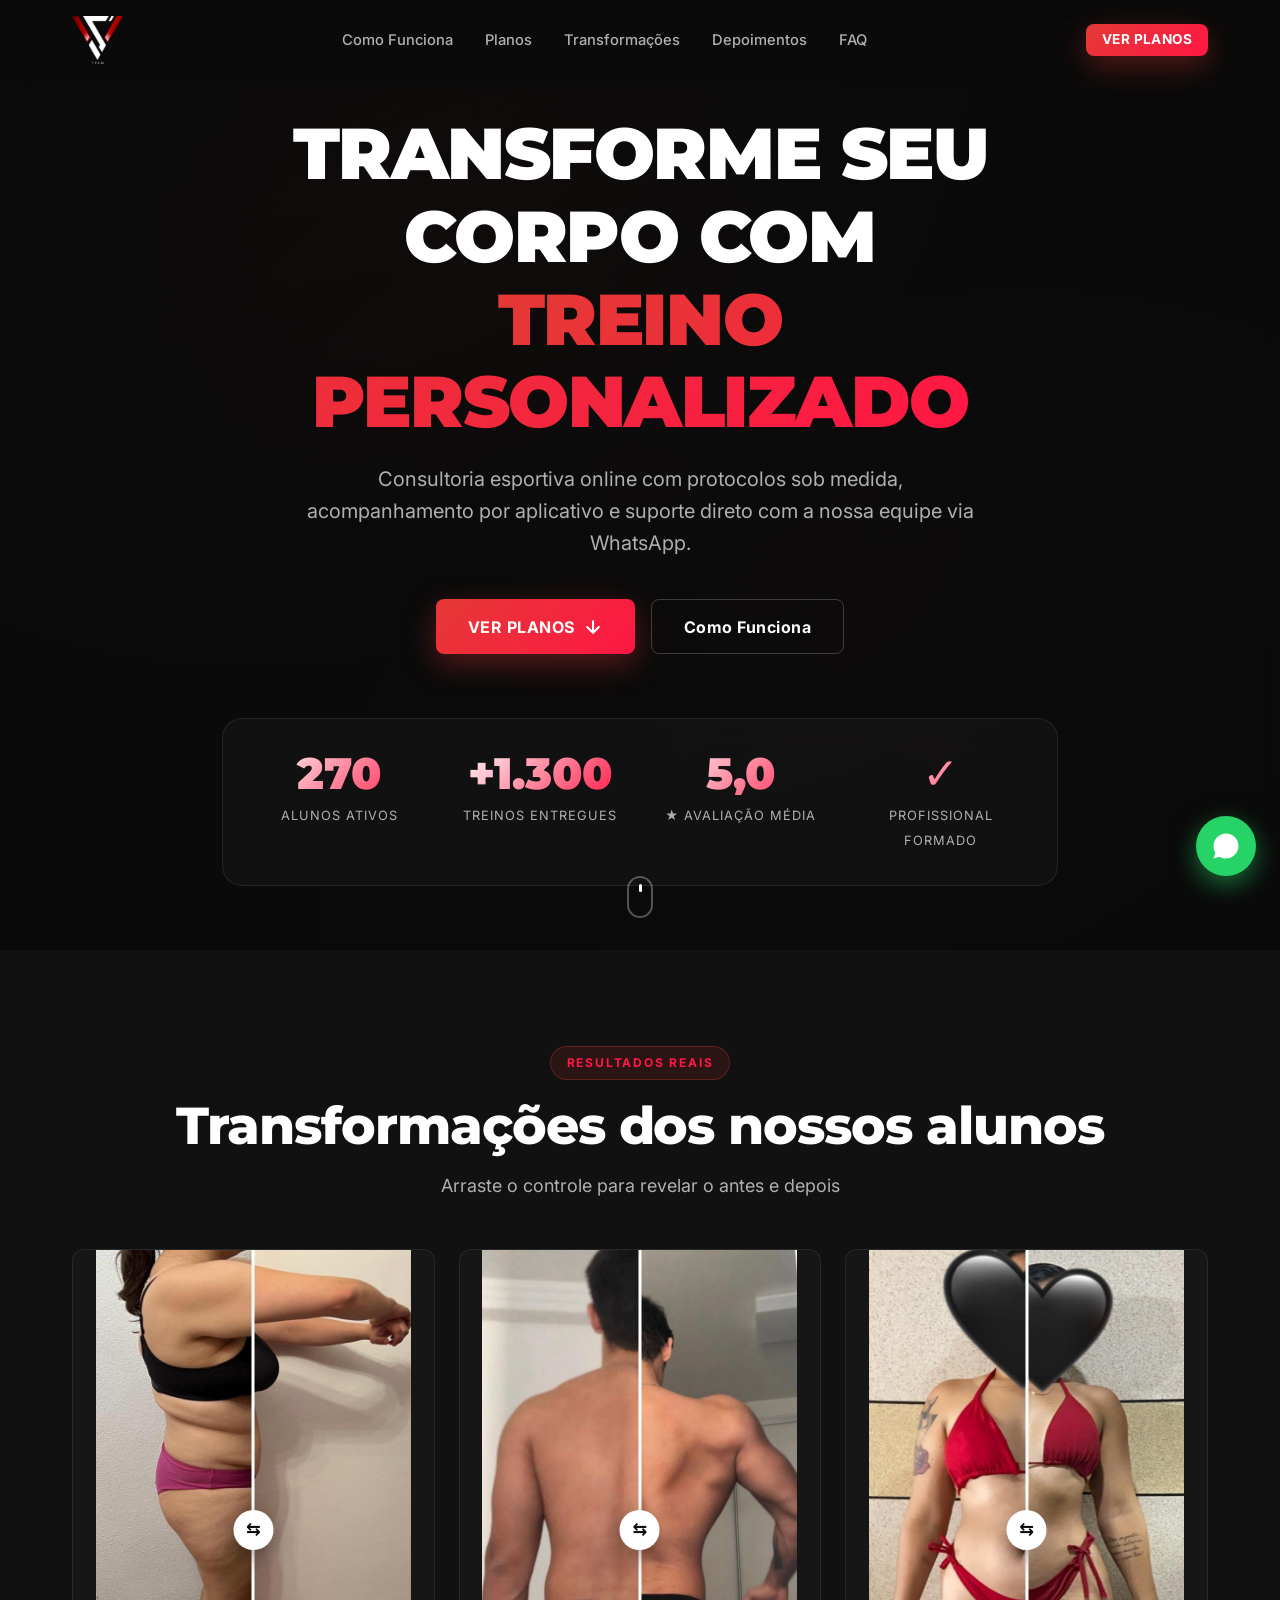
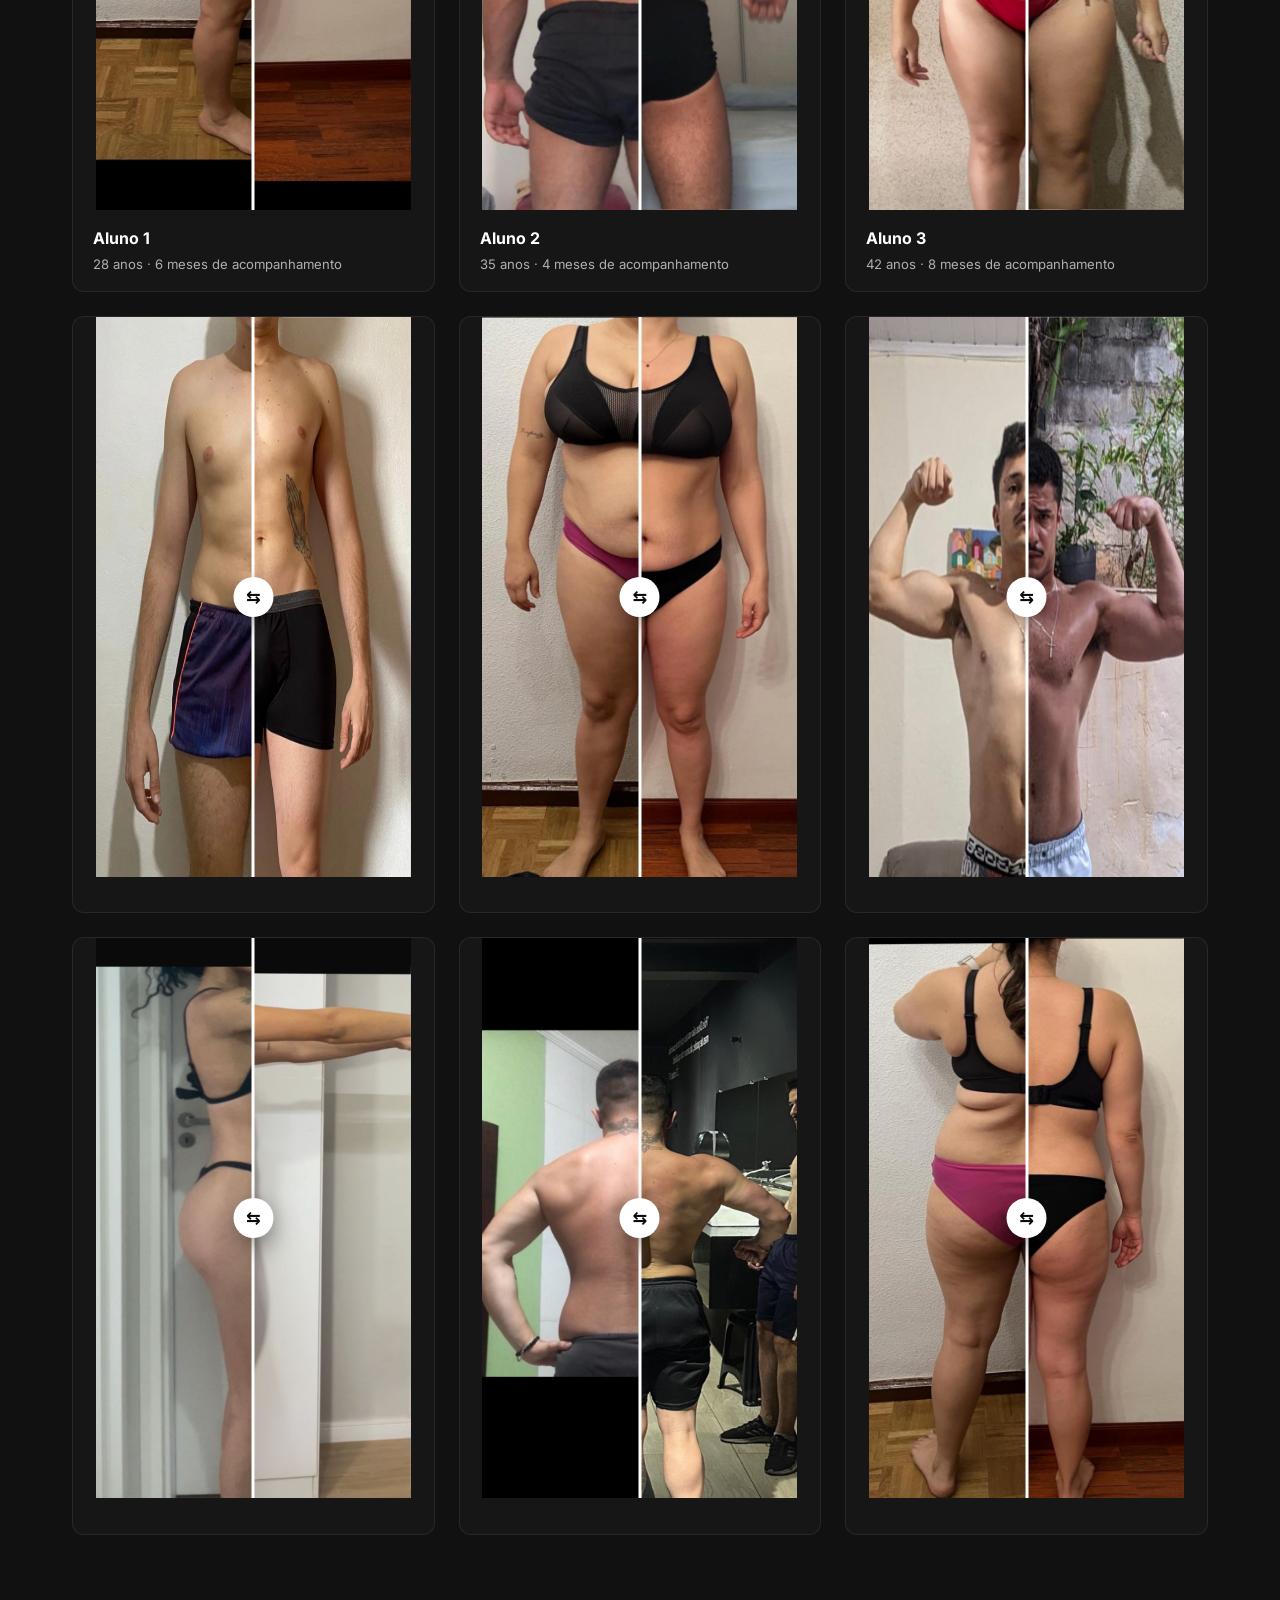
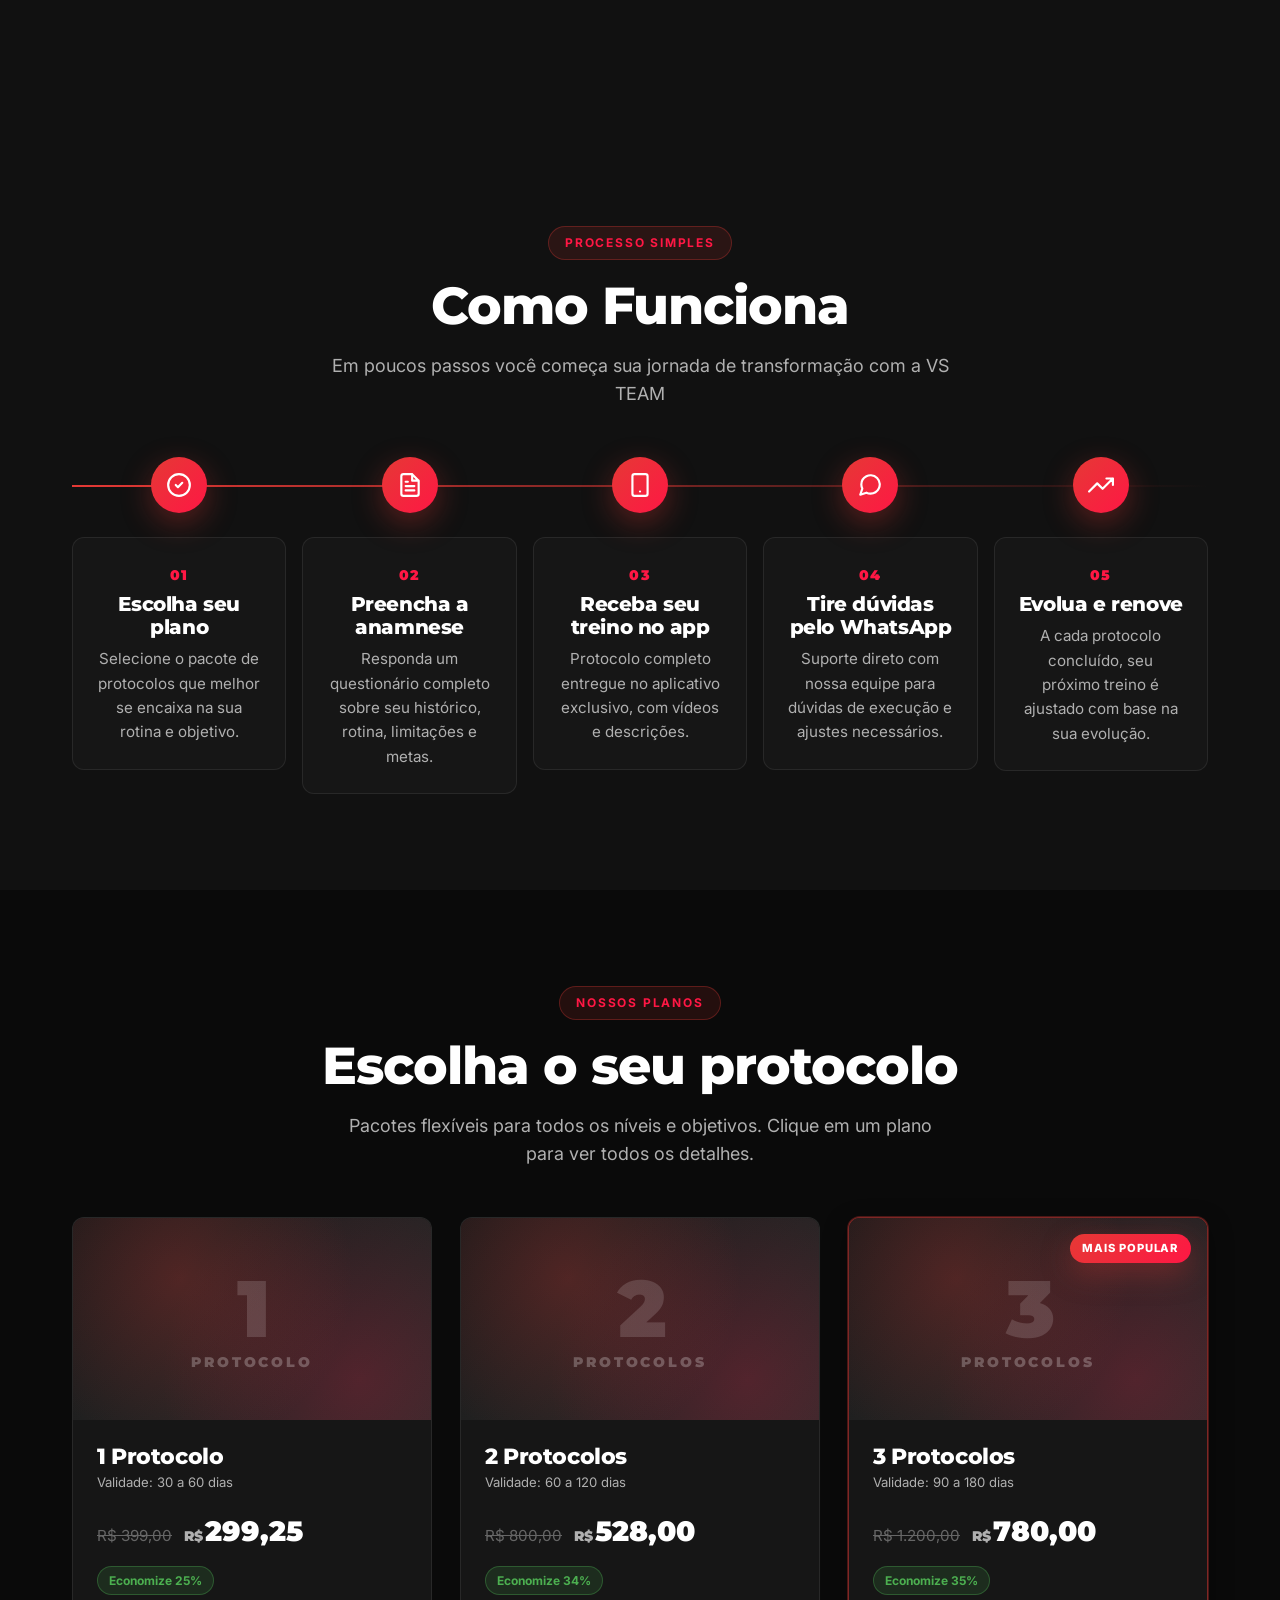
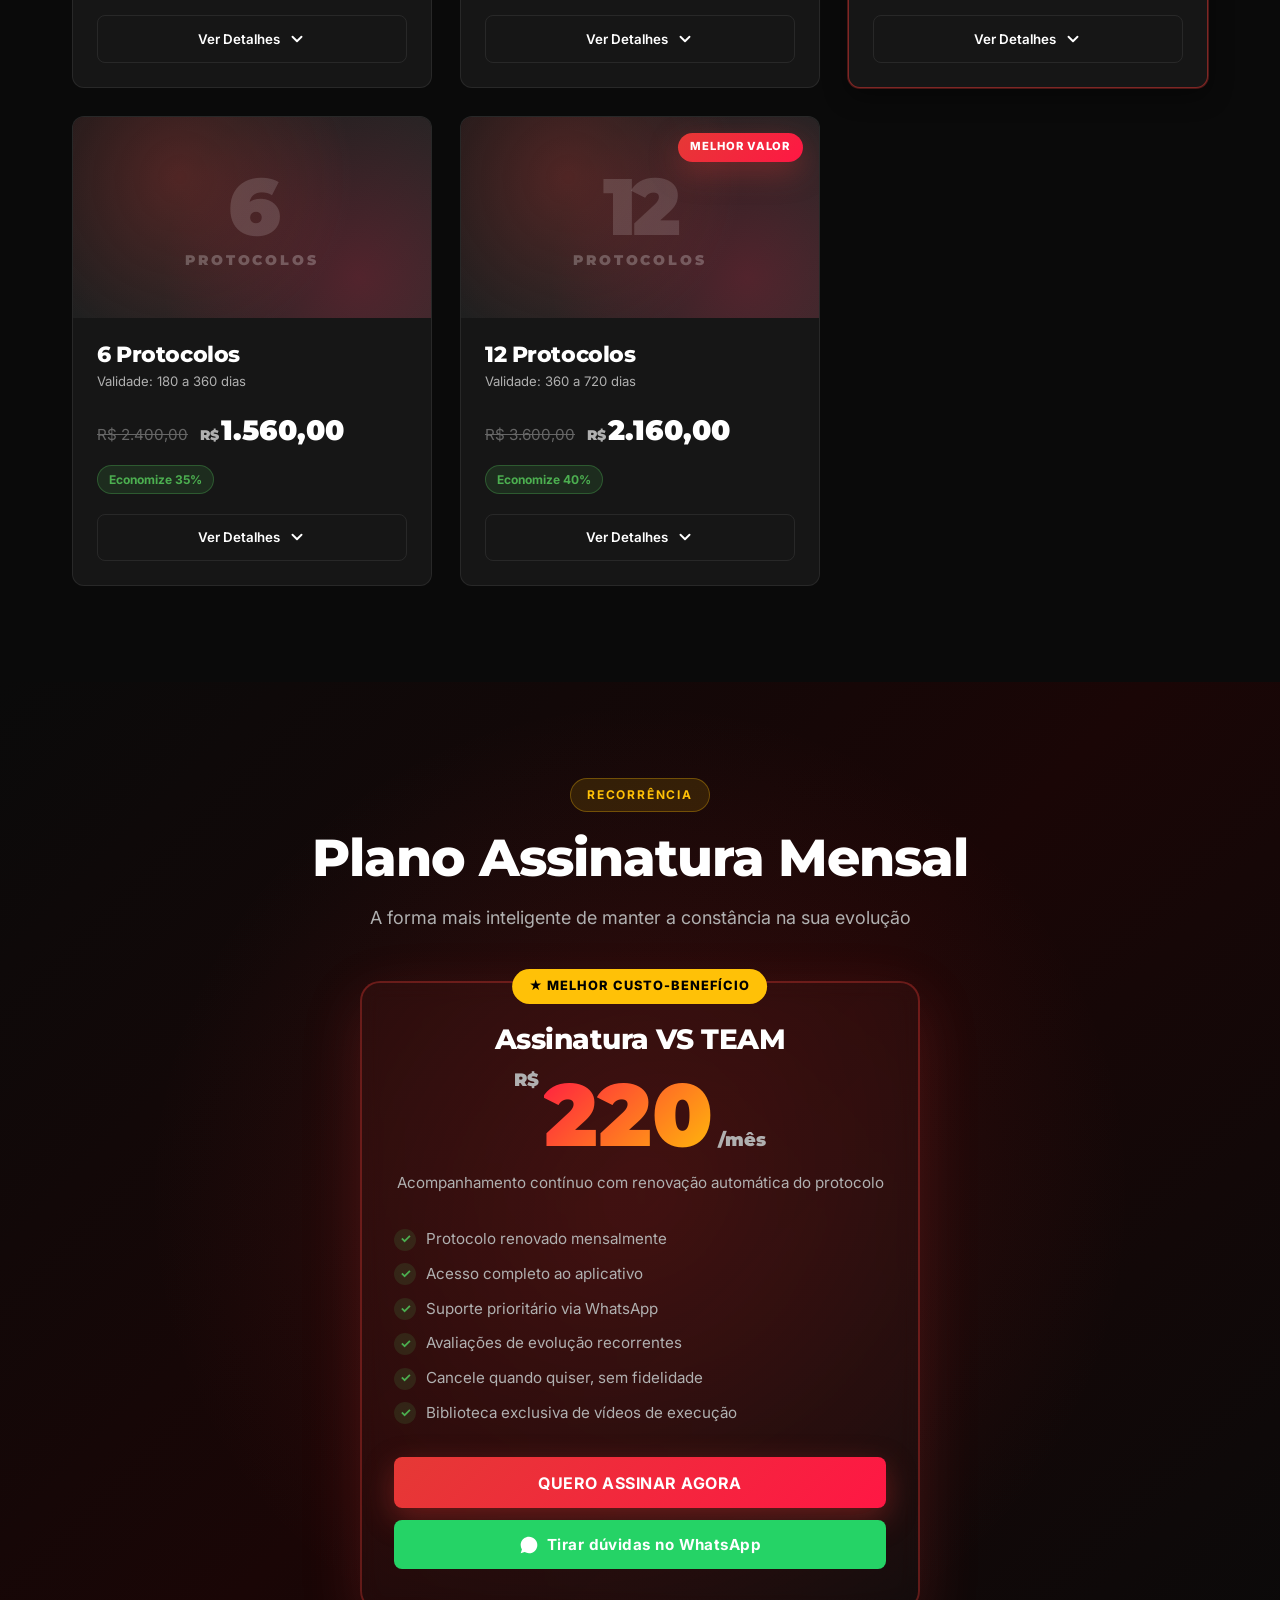
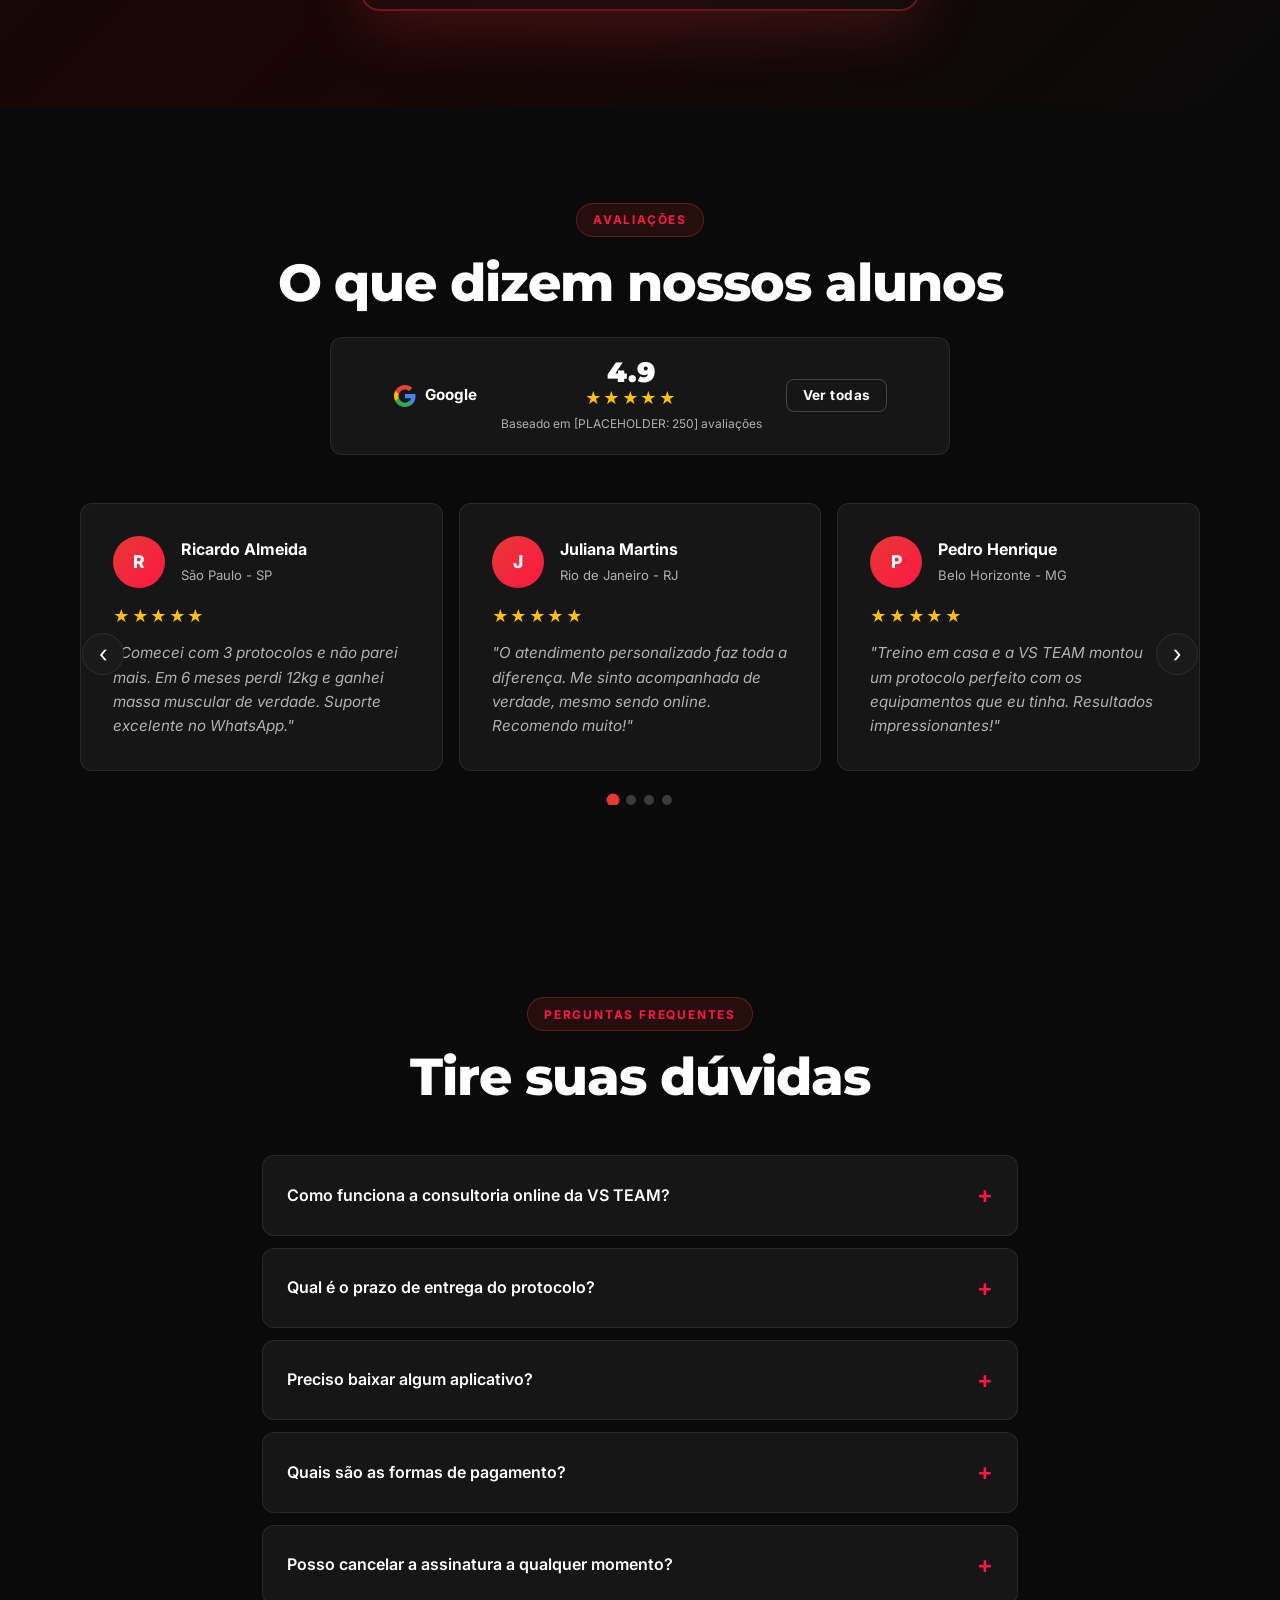
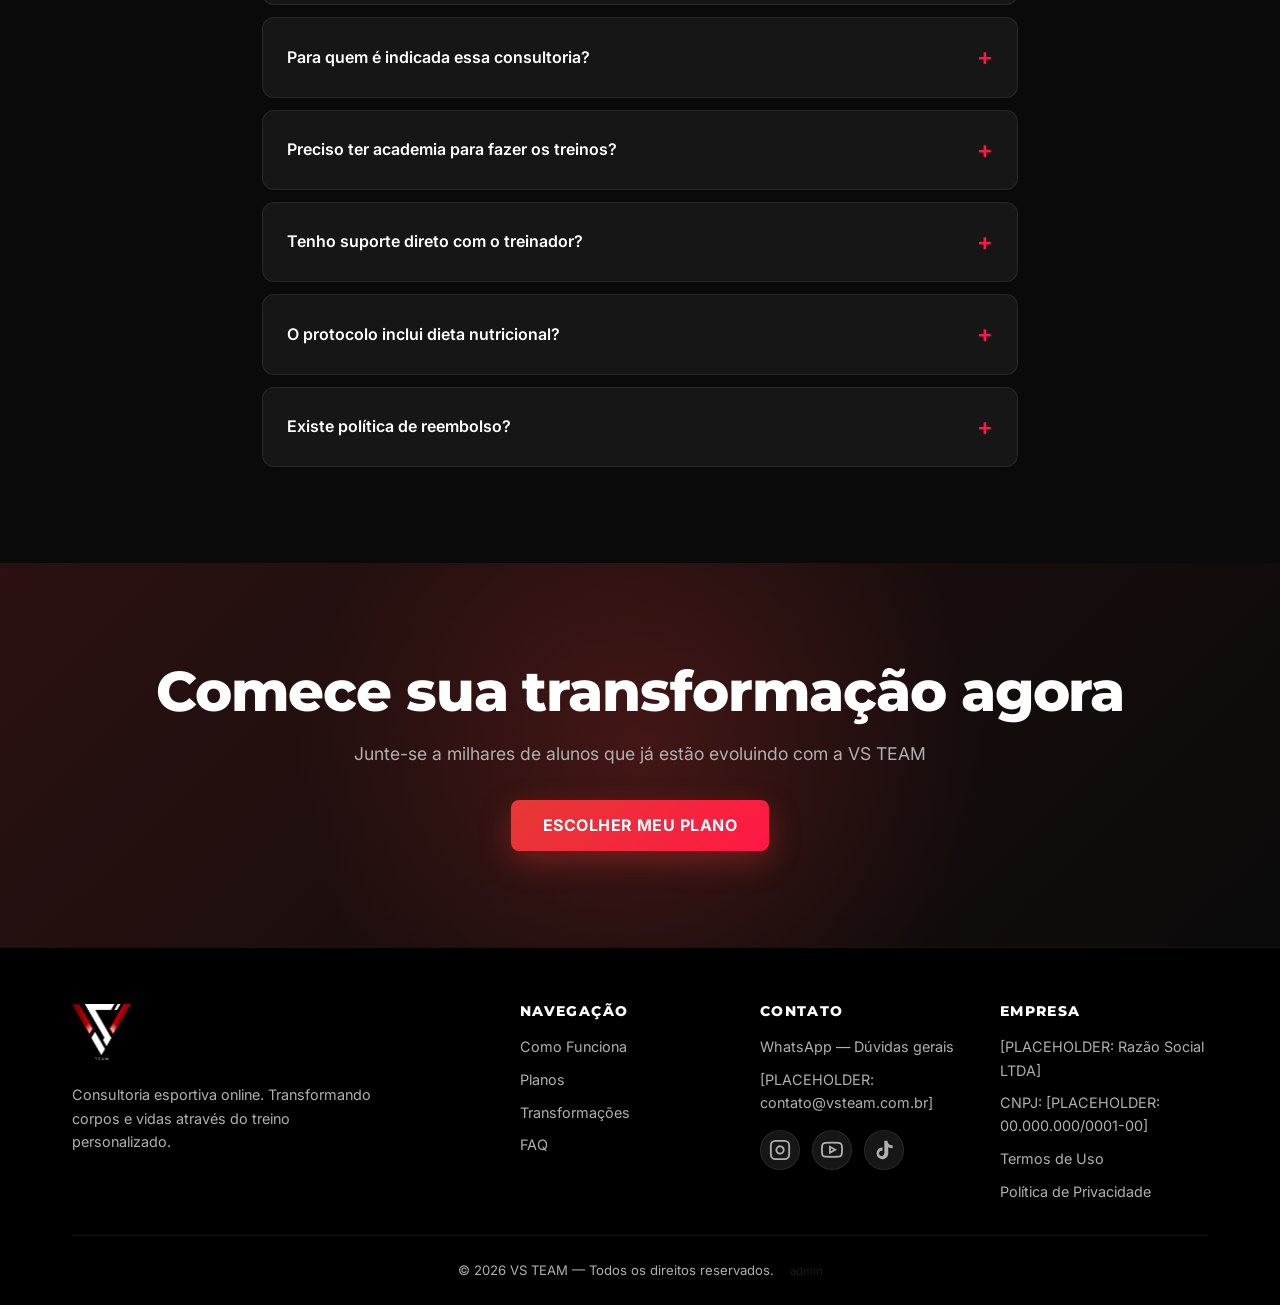
==== commit 415d8f40: "Atualiza estatísticas do hero e novas fotos de transformações" ====
--- a/index.html
+++ b/index.html
@@ -135,20 +135,20 @@
       <!-- Contadores animados -->
       <div class="hero__stats" data-reveal>
         <div class="stat">
-          <span class="stat__num" data-count="1500" data-suffix="+">0</span>
+          <span class="stat__num" data-count="270">0</span>
           <span class="stat__label">Alunos Ativos</span>
         </div>
         <div class="stat">
-          <span class="stat__num" data-count="25000" data-suffix="+">0</span>
+          <span class="stat__num" data-count="1300" data-prefix="+">0</span>
           <span class="stat__label">Treinos Entregues</span>
         </div>
         <div class="stat">
-          <span class="stat__num" data-count="4.9" data-decimals="1">0</span>
+          <span class="stat__num" data-count="5.0" data-decimals="1">0</span>
           <span class="stat__label">★ Avaliação Média</span>
         </div>
         <div class="stat">
-          <span class="stat__num" data-count="98" data-suffix="%">0</span>
-          <span class="stat__label">Taxa de Satisfação</span>
+          <span class="stat__num" data-static="✓">✓</span>
+          <span class="stat__label">Profissional Formado</span>
         </div>
       </div>
     </div>
